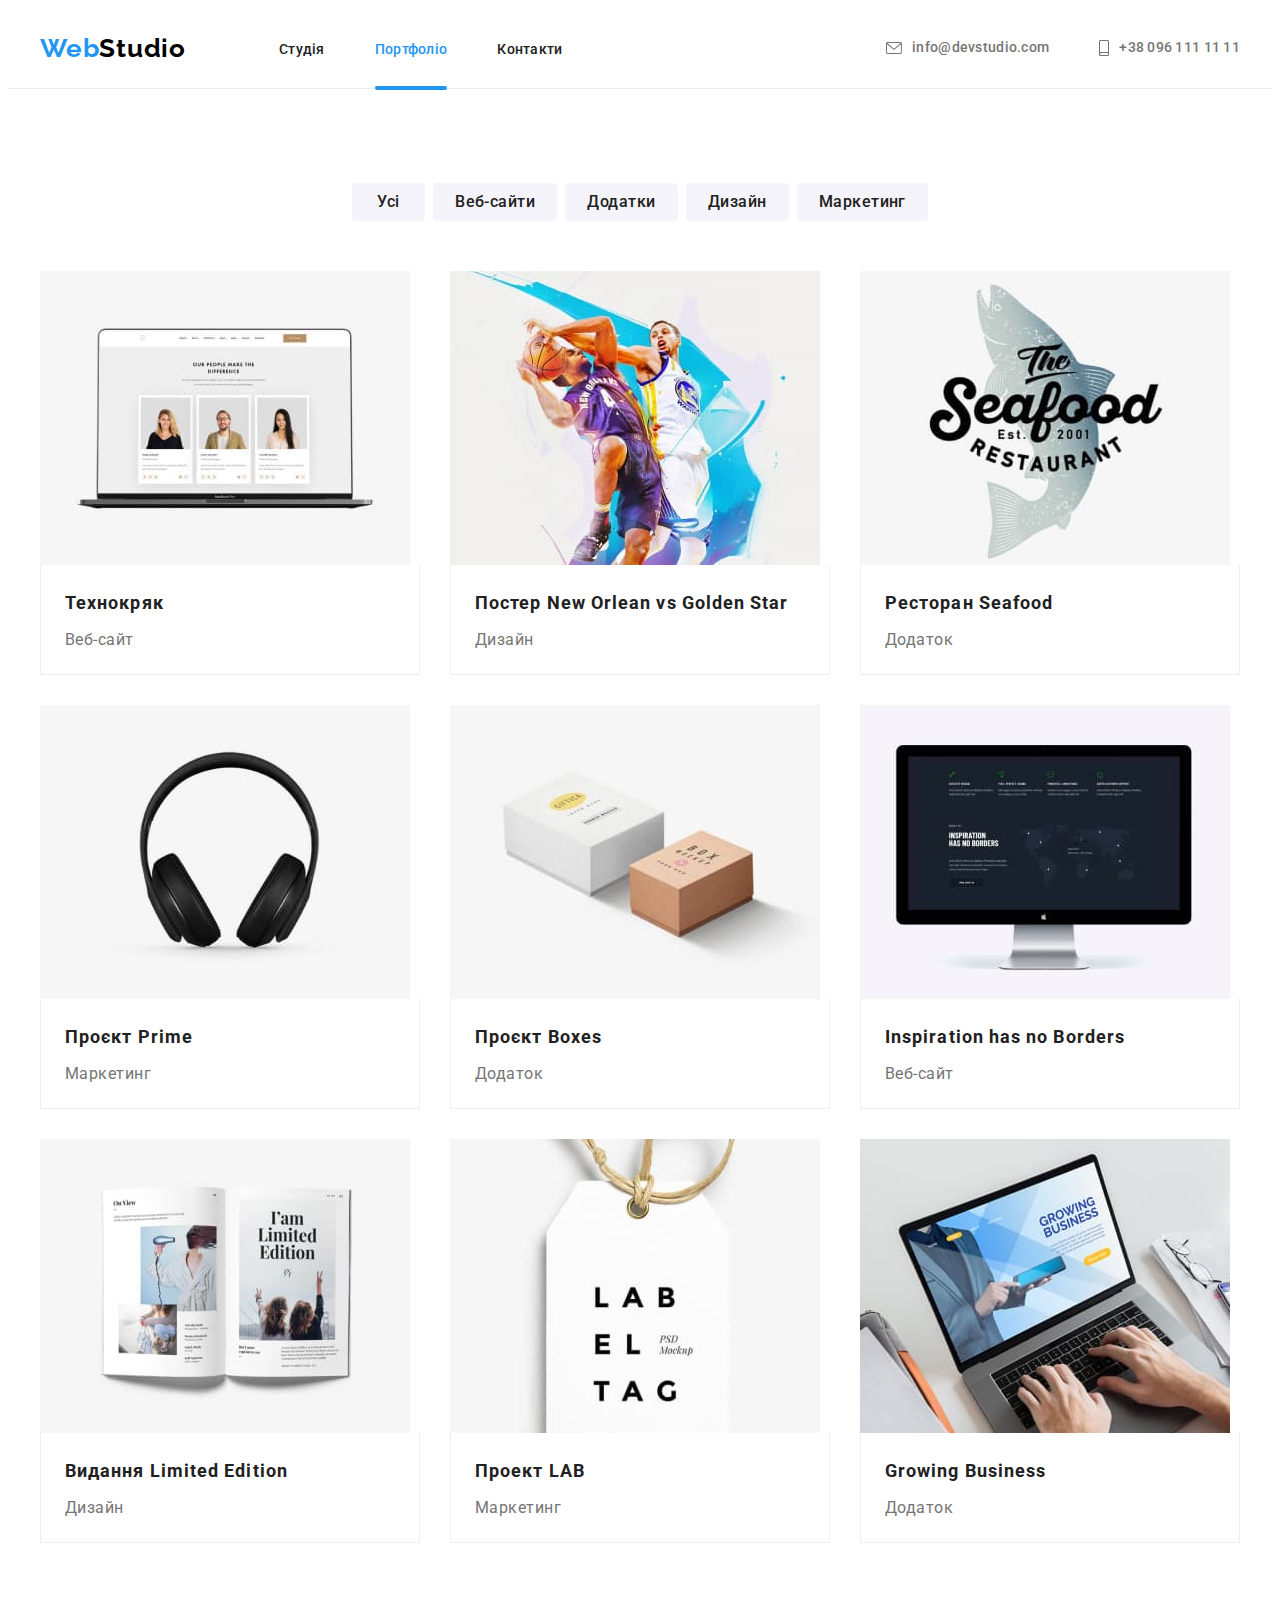
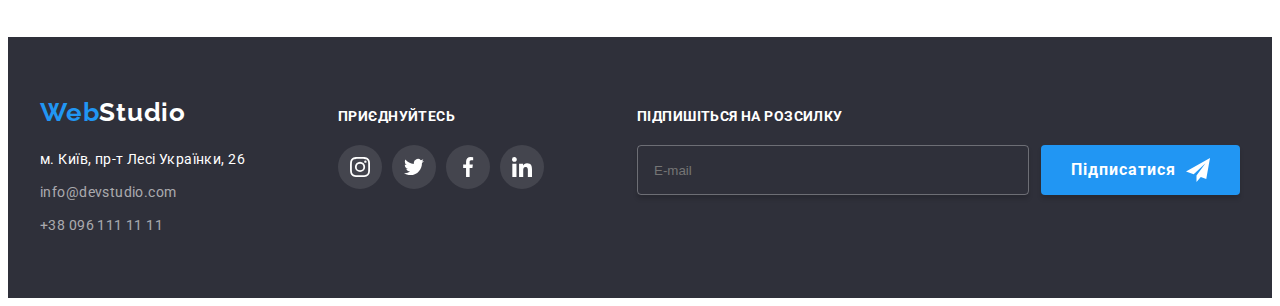
==== portfolio.html @ d11fba7b "start" ====
<!DOCTYPE html>
<html lang="uk">
  <head>
    <meta charset="UTF-8" />
    <meta http-equiv="X-UA-Compatible" content="IE=edge" />
    <meta name="viewport" content="width=device-width, initial-scale=1.0" />
    <title>Портфоліо</title>
    <link rel="preconnect" href="https://fonts.googleapis.com" />
    <link rel="preconnect" href="https://fonts.gstatic.com" crossorigin />
    <link
      href="https://fonts.googleapis.com/css2?family=Montserrat:wght@400;700&family=Raleway:wght@700&family=Roboto:wght@400;500;700;900&display=swap"
      rel="stylesheet"
    />
    <link
      rel="stylesheet"
      href="https://cdnjs.cloudflare.com/ajax/libs/modern-normalize/1.1.0/modern-normalize.min.css"
      integrity="sha512-wpPYUAdjBVSE4KJnH1VR1HeZfpl1ub8YT/NKx4PuQ5NmX2tKuGu6U/JRp5y+Y8XG2tV+wKQpNHVUX03MfMFn9Q=="
      crossorigin="anonymous"
      referrerpolicy="no-referrer"
    />
    <link rel="stylesheet" href="./css/styles.css" />
  </head>
  <body>
    <header class="header">
      <div class="container header-container">
        <nav class="header-navigation">
          <a href="./index.html" class="header-logo"><span class="half-logo">Web</span>Studio</a>
          <ul class="list header-link-list">
            <li class="header-link-item">
              <a href="./index.html" class="nav-link link">Студія</a>
            </li>
            <li class="header-link-item">
              <a href="./portfolio.html" class="nav-link link current">Портфоліо</a>
            </li>
            <li class="header-link-item">
              <a href="" class="nav-link link">Контакти</a>
            </li>
          </ul>
        </nav>
        <ul class="list header-contacts-list">
          <li class="header-contacts-item">
            <a href="mailto:info@devstudio.com" class="header-link link">
              <svg class="header-first-icon" width="16" height="12">
                <use href="./images/sprite.svg#icon-contact-0"></use>
              </svg>
              info@devstudio.com
            </a>
          </li>
          <li class="header-contacts-item">
            <a href="tel:+380961111111" class="header-link link">
              <svg class="header-second-icon" width="10" height="16">
                <use href="./images/sprite.svg#icon-contact-1"></use>
              </svg>
              +38 096 111 11 11
            </a>
          </li>
        </ul>
      </div>
    </header>
    <main>
      <section class="filter-section section">
        <div class="container">
          <h1 class="visually-hidden">Портфоліо</h1>
          <ul class="list filter-button-list">
            <li class="filter-button-item">
              <button type="button" class="filter-button btn">Усі</button>
            </li>
            <li class="filter-button-item">
              <button type="button" class="filter-button btn">Веб-сайти</button>
            </li>
            <li class="filter-button-item">
              <button type="button" class="filter-button btn">Додатки</button>
            </li>
            <li class="filter-button-item">
              <button type="button" class="filter-button btn">Дизайн</button>
            </li>
            <li class="filter-button-item">
              <button type="button" class="filter-button btn">Маркетинг</button>
            </li>
          </ul>
        </div>
        <div class="container">
          <ul class="list project-list">
            <li class="project-item">
              <div class="project-image-container">
                <img src="./images/por-0.jpg" class="project-image" alt="ноутбук" width="370" height="294" />
                <p class="project-description">
                  Ресурс пропонує комплексні пропозиції з різним рівнем функціоналу та сервісів. Все це дозволить
                  відвідувачу отримати вичерпні відомості про компанію чи приватну особу.
                </p>
              </div>
              <div class="project-text-container">
                <h2 class="project-title">Технокряк</h2>
                <p class="project-alt">Веб-сайт</p>
              </div>
            </li>
            <li class="project-item">
              <div class="project-image-container">
                <img src="./images/por-1.jpg" class="project-image" alt="баскетбол" width="370" height="294" />
                <p class="project-description">
                  Ресурс пропонує комплексні пропозиції з різним рівнем функціоналу та сервісів. Все це дозволить
                  відвідувачу отримати вичерпні відомості про компанію чи приватну особу.
                </p>
              </div>
              <div class="project-text-container">
                <h2 class="project-title">Постер <span lang="en">New Orlean vs Golden Star</span></h2>
                <p class="project-alt">Дизайн</p>
              </div>
            </li>
            <li class="project-item">
              <div class="project-image-container">
                <img src="./images/por-2.jpg" class="project-image" alt="риба" width="370" height="294" />
                <p class="project-description">
                  Ресурс пропонує комплексні пропозиції з різним рівнем функціоналу та сервісів. Все це дозволить
                  відвідувачу отримати вичерпні відомості про компанію чи приватну особу.
                </p>
              </div>
              <div class="project-text-container">
                <h2 class="project-title">Ресторан <span lang="en">Seafood</span></h2>
                <p class="project-alt">Додаток</p>
              </div>
            </li>
            <li class="project-item">
              <div class="project-image-container">
                <img src="./images/por-3.jpg" class="project-image" alt="навушники" width="370" height="294" />
                <p class="project-description">
                  Ресурс пропонує комплексні пропозиції з різним рівнем функціоналу та сервісів. Все це дозволить
                  відвідувачу отримати вичерпні відомості про компанію чи приватну особу.
                </p>
              </div>
              <div class="project-text-container">
                <h2 class="project-title">Проєкт <span lang="en">Prime</span></h2>
                <p class="project-alt">Маркетинг</p>
              </div>
            </li>
            <li class="project-item">
              <div class="project-image-container">
                <img src="./images/por-4.jpg" class="project-image" alt="коробки" width="370" height="294" />
                <p class="project-description">
                  Ресурс пропонує комплексні пропозиції з різним рівнем функціоналу та сервісів. Все це дозволить
                  відвідувачу отримати вичерпні відомості про компанію чи приватну особу.
                </p>
              </div>
              <div class="project-text-container">
                <h2 class="project-title">Проєкт <span lang="en">Boxes</span></h2>
                <p class="project-alt">Додаток</p>
              </div>
            </li>
            <li class="project-item">
              <div class="project-image-container">
                <img src="./images/por-5.jpg" class="project-image" alt="монітор" width="370" height="294" />
                <p class="project-description">
                  Ресурс пропонує комплексні пропозиції з різним рівнем функціоналу та сервісів. Все це дозволить
                  відвідувачу отримати вичерпні відомості про компанію чи приватну особу.
                </p>
              </div>
              <div class="project-text-container">
                <h2 class="project-title">
                  <span lang="en">Inspiration has no Borders</span>
                </h2>
                <p class="project-alt">Веб-сайт</p>
              </div>
            </li>
            <li class="project-item">
              <div class="project-image-container">
                <img src="./images/por-6.jpg" class="project-image" alt="книжка" width="370" height="294" />
                <p class="project-description">
                  Ресурс пропонує комплексні пропозиції з різним рівнем функціоналу та сервісів. Все це дозволить
                  відвідувачу отримати вичерпні відомості про компанію чи приватну особу.
                </p>
              </div>
              <div class="project-text-container">
                <h2 class="project-title">Видання <span lang="en">Limited Edition</span></h2>
                <p class="project-alt">Дизайн</p>
              </div>
            </li>
            <li class="project-item">
              <div class="project-image-container">
                <img src="./images/por-7.jpg" class="project-image" alt="етикетка" width="370" height="294" />
                <p class="project-description">
                  Ресурс пропонує комплексні пропозиції з різним рівнем функціоналу та сервісів. Все це дозволить
                  відвідувачу отримати вичерпні відомості про компанію чи приватну особу.
                </p>
              </div>
              <div class="project-text-container">
                <h2 class="project-title">Проект <span lang="en">LAB</span></h2>
                <p class="project-alt">Маркетинг</p>
              </div>
            </li>
            <li class="project-item">
              <div class="project-image-container">
                <img src="./images/por-8.jpg" class="project-image" alt="ноутбук" width="370" height="294" />
                <p class="project-description">
                  Ресурс пропонує комплексні пропозиції з різним рівнем функціоналу та сервісів. Все це дозволить
                  відвідувачу отримати вичерпні відомості про компанію чи приватну особу.
                </p>
              </div>
              <div class="project-text-container">
                <h2 class="project-title">
                  <span lang="en">Growing Business</span>
                </h2>
                <p class="project-alt">Додаток</p>
              </div>
            </li>
          </ul>
        </div>
      </section>
    </main>
    <footer class="footer">
      <div class="container footer-container">
        <div class="logo-address">
          <a href="./index.html" class="footer-logo"><span class="half-logo">Web</span>Studio</a>
          <address class="address">
            <ul class="list address-list">
              <li class="address-item">
                <a
                  href="https://goo.gl/maps/ud8NmV5yiws8x5bs8"
                  target="_blank"
                  rel="noopener noreferrer"
                  class="address-link link"
                  >м. Київ, пр-т Лесі Українки, 26
                </a>
              </li>
              <li class="address-item">
                <a href="mailto:info@devstudio.com" class="footer-link link">info@devstudio.com</a>
              </li>
              <li class="address-item">
                <a href="tel:+380961111111" class="footer-link link">+38 096 111 11 11</a>
              </li>
            </ul>
          </address>
        </div>
        <div class="footer-social-container">
          <p class="footer-social-text">приєднуйтесь</p>
          <ul class="footer-social-list list">
            <li class="footer-social-item">
              <a href="" class="footer-social-link">
                <svg width="20" height="20">
                  <use href="./images/sprite.svg#icon-social-0"></use>
                </svg>
              </a>
            </li>
            <li class="footer-social-item">
              <a href="" class="footer-social-link">
                <svg width="20" height="20">
                  <use href="./images/sprite.svg#icon-social-1"></use>
                </svg>
              </a>
            </li>
            <li class="footer-social-item">
              <a href="" class="footer-social-link">
                <svg width="20" height="20">
                  <use href="./images/sprite.svg#icon-social-2"></use>
                </svg>
              </a>
            </li>
            <li class="footer-social-item">
              <a href="" class="footer-social-link">
                <svg width="20" height="20">
                  <use href="./images/sprite.svg#icon-social-3"></use>
                </svg>
              </a>
            </li>
          </ul>
        </div>
        <form class="footer-form">
          <label class="footer-label" for="footer-mail">Підпишіться на розсилку</label>
          <div class="footer-action-container">
            <input id="footer-mail" type="email" name="email" placeholder="E-mail" class="footer-input"/>
            <button type="submit" class="footer-button btn">
              Підписатися
              <svg width="24" height="24" class="footer-icon-send">
                <use href="./images/sprite.svg#icon-footer-send"></use>
              </svg>
            </button>
          </div>
        </form>
      </div>
    </footer>
  </body>
</html>
---- css/styles.css ----
:root {
  --master-text-color: #212121;
  --slave-text-color: #757575;
  --accent-site-color: #2196f3;
  --pure-white-color: #ffffff;
}

body {
  font-family: 'roboto', sans-serif;
  color: var(--master-text-color);
  background-color: var(--pure-white-color);
}

p,
h1,
h2,
h3 {
  margin: 0;
}

ul {
  margin: 0;
  padding-left: 0;
}

.container {
  width: 1200px;
  margin: 0 auto;
  padding-left: 15px;
  padding-right: 15px;
  /* outline: 2px solid #2196f3; */
}

.link {
  text-decoration: none;
  transition-property: color;
  transition-duration: 250ms;
  transition-timing-function: cubic-bezier(0.4, 0, 0.2, 1);
}

.link:hover,
.link:focus {
  color: var(--accent-site-color);
}

.list {
  list-style: none;
}

.header {
  border-bottom: 1px solid #ececec;
}

.header-container {
  display: flex;
  align-items: center;
}

.header-navigation {
  display: flex;
  align-items: center;
}

.header-link-list {
  display: flex;
  align-items: center;
  gap: 50px;
}

.header-link-item {
  position: relative;
}

.header-contacts-list {
  display: flex;
  align-items: center;
  gap: 50px;
  margin-left: auto;
}

.header-first-icon {
  fill: currentColor;
  margin-right: 10px;
}

.header-second-icon {
  fill: currentColor;
  margin-right: 10px;
}

/* .header-contacts-item {не задіяний} */

.header-logo {
  font-family: 'Raleway';
  font-weight: 700;
  font-size: 26px;
  line-height: 1.19;
  letter-spacing: 0.03em;
  color: #000000;
  text-decoration: none;
  margin-right: 93px;
  padding-top: 24px;
  padding-bottom: 24px;
}

.half-logo {
  color: var(--accent-site-color);
}

.nav-link {
  font-weight: 500;
  font-size: 14px;
  line-height: 1.14;
  letter-spacing: 0.02em;
  color: var(--master-text-color);
  padding-top: 32px;
  padding-bottom: 32px;
}

.current {
  color: var(--accent-site-color);
}

.current::after {
  content: '';
  width: 100%;
  height: 4px;
  background-color: var(--accent-site-color);
  border-radius: 4px;
  display: block;
  position: absolute;
  bottom: -32px;
  left: 0;
}

.header-link {
  font-weight: 500;
  font-size: 14px;
  line-height: 1.14;
  letter-spacing: 0.02em;
  color: var(--slave-text-color);
  padding-top: 32px;
  padding-bottom: 32px;
  display: flex;
  align-items: center;
}

.section {
  padding-top: 94px;
  padding-bottom: 94px;
}

.hero-section {
  padding-top: 200px;
  padding-bottom: 200px;
  text-align: center;
}

.hero-image {
  background-image: linear-gradient(rgba(47, 48, 58, 0.4), rgba(47, 48, 58, 0.4)), url(../images/hero-bg.jpg);
  background-repeat: no-repeat;
  background-position: center;
  margin-left: auto;
  margin-right: auto;
  /* background-size: cover; */
  /* max-width: 1600px; */
  /* background-color: #c4c4c4; */
  background-size: 1600px 600px;
  background-color: #2f303a;
}

.hero-title {
  font-weight: 900;
  font-size: 44px;
  line-height: 1.36;
  letter-spacing: 0.06em;
  text-transform: uppercase;
  color: var(--pure-white-color);
  max-width: 696px;
  margin: 0 auto;
}

.hero-button {
  font-weight: 700;
  font-size: 16px;
  line-height: 1.88;
  letter-spacing: 0.06em;
  color: var(--pure-white-color);
  background-color: var(--accent-site-color);
  box-shadow: 0px 4px 4px rgba(0, 0, 0, 0.15);
  padding: 10px 32px;
  margin-top: 30px;
}

.hero-button:active {
  background-color: #188ce8;
}

.btn {
  cursor: pointer;
  font-family: inherit;
  border: 0px solid transparent;
  border-radius: 4px;
}

.benefit-section {
  padding-bottom: 0;
}

.benefit-list {
  display: flex;
  gap: 30px;
}

.benefit-item {
  width: calc((100% - 90px) / 4);
}

.benefit-icon-container {
  width: 270px;
  height: 120px;
  background-color: #f5f4fa;
  border-radius: 4px;
  margin-bottom: 30px;
  display: flex;
  justify-content: center;
  align-items: center;
}

/* .benefit-item::before {
  width: 270px;
  height: 120px;
  content: '';
  display: block;
  background-position: center;
  background-repeat: no-repeat;
  background-color: #f5f4fa;
  border-radius: 4px;
  margin-bottom: 30px;
}
.antenna-icon::before {
  background-image: url(../images/benefit-0.svg);
}
.clock-icon::before {
  background-image: url(../images/benefit-1.svg);
}
.diagram-icon::before {
  background-image: url(../images/benefit-2.svg);
}
.astronaut-icon::before {
  background-image: url(../images/benefit-3.svg);
} */

.benefit-title {
  font-weight: 700;
  font-size: 14px;
  line-height: 1.14;
  letter-spacing: 0.03em;
  text-transform: uppercase;
  margin-bottom: 10px;
}

.benefit-alt {
  font-size: 14px;
  line-height: 1.71;
  letter-spacing: 0.03em;
  color: var(--slave-text-color);
}

/* .process-section {не задіяний} */

.process-list {
  display: flex;
  gap: 30px;
}

.process-item {
  width: calc((100% - 60px) / 3);
  position: relative;
}

.process-image {
  display: block;
  max-width: 100%;
  height: auto;
}

.text-over-img {
  font-weight: 700;
  font-size: 14px;
  line-height: 1.14;
  letter-spacing: 0.03em;
  text-transform: uppercase;
  color: var(--pure-white-color);
  background-color: rgba(47, 48, 58, 0.8);
  position: absolute;
  width: 100%;
  height: 70px;
  left: 0;
  bottom: 0;
  display: flex;
  justify-content: center;
  align-items: center;
}

.process-title,
.member-main-title {
  font-weight: 700;
  font-size: 36px;
  line-height: 1.17;
  text-align: center;
  letter-spacing: 0.03em;
  margin-bottom: 50px;
}

.member-section {
  background-color: #f5f4fa;
}

.member-list {
  display: flex;
  gap: 30px;
}

.member-item {
  background-color: var(--pure-white-color);
  box-shadow: 0px 1px 3px rgba(0, 0, 0, 0.12), 0px 1px 1px rgba(0, 0, 0, 0.14), 0px 2px 1px rgba(0, 0, 0, 0.2);
  width: calc((100% - 90px) / 4);
  border-radius: 0px 0px 4px 4px;
}

.member-image {
  display: block;
  max-width: 100%;
  height: auto;
}

.member-container {
  padding: 30px 0;
}

.member-title {
  font-weight: 500;
  font-size: 16px;
  line-height: 1.19;
  text-align: center;
  letter-spacing: 0.03em;
  margin-bottom: 10px;
}

.member-alt {
  font-size: 16px;
  line-height: 1.19;
  text-align: center;
  letter-spacing: 0.03em;
  color: var(--slave-text-color);
  margin-bottom: 16px;
}

.member-social-list {
  display: flex;
  gap: 10px;
  justify-content: center;
}

/* .member-social-item {не задіяний} */

.member-social-link {
  width: 44px;
  height: 44px;
  background-color: var(--pure-white-color);
  fill: #afb1b8;
  border-radius: 50%;
  display: flex;
  justify-content: center;
  align-items: center;
  transition-property: background-color, fill;
  transition-duration: 250ms;
  transition-timing-function: cubic-bezier(0.4, 0, 0.2, 1);
}

.member-social-link:hover,
.member-social-link:focus {
  background-color: var(--accent-site-color);
  fill: var(--pure-white-color);
}

.clients-section {
  background-color: var(--pure-white-color);
}

.client-title {
  font-weight: 700;
  font-size: 36px;
  line-height: 1.17;
  text-align: center;
  letter-spacing: 0.03em;
  margin-bottom: 50px;
}

.client-list {
  display: flex;
  gap: 30px;
}

.client-item {
  width: calc((100% - 150px) / 6);
}

.client-link {
  width: 170px;
  height: 92px;
  background-color: var(--pure-white-color);
  border-radius: 4px;
  border: 1px solid #afb1b8;
  display: flex;
  align-items: center;
  justify-content: center;
  fill: #afb1b8;
  transition-property: fill, border-color;
  transition-duration: 250ms;
  transition-timing-function: cubic-bezier(0.4, 0, 0.2, 1);
}

.client-link:hover,
.client-link:focus {
  fill: var(--accent-site-color);
  border-color: var(--accent-site-color);
}

.footer {
  background-color: #2f303a;
  padding-top: 60px;
  padding-bottom: 60px;
}

.footer-logo {
  font-family: 'Raleway';
  font-weight: 700;
  font-size: 26px;
  line-height: 1.19;
  letter-spacing: 0.03em;
  color: var(--pure-white-color);
  text-decoration: none;
}

.address {
  margin-top: 20px;
}

/* .address-list {не задіяний} */

.address-item:not(:last-child) {
  margin-bottom: 9px;
}

.address-link {
  font-style: normal;
  font-size: 14px;
  line-height: 1.71;
  letter-spacing: 0.03em;
  color: var(--pure-white-color);
  /* min-width: 231px; */
  /* display: block; */
}

.footer-link {
  font-style: normal;
  font-size: 14px;
  line-height: 1.71;
  letter-spacing: 0.03em;
  color: rgba(255, 255, 255, 0.6);
}

.footer-container {
  display: flex;
  align-items: baseline;
  gap: 93px;
}

/* .footer-social-container {не задіяний} */

.footer-social-text {
  font-weight: 700;
  font-size: 14px;
  line-height: 1.14;
  letter-spacing: 0.03em;
  text-transform: uppercase;
  color: var(--pure-white-color);
  margin-bottom: 20px;
}

.footer-social-list {
  display: flex;
  gap: 10px;
}

.footer-social-item {
  width: calc((100% - 30px) / 4);
}

.footer-social-link {
  width: 44px;
  height: 44px;
  background-color: rgba(255, 255, 255, 0.1);
  fill: var(--pure-white-color);
  border-radius: 50%;
  display: flex;
  justify-content: center;
  align-items: center;
  transition-property: background-color;
  transition-duration: 250ms;
  transition-timing-function: cubic-bezier(0.4, 0, 0.2, 1);
}

.footer-social-link:hover,
.footer-social-link:focus {
  background-color: var(--accent-site-color);
}

/* .footer-form {не задіяний} */

.footer-label {
  font-weight: 700;
  font-size: 14px;
  line-height: 1.14;
  letter-spacing: 0.03em;
  text-transform: uppercase;
  color: var(--pure-white-color);
}

.footer-action-container {
  margin-top: 20px;
  display: flex;
  gap: 12px;
}

.footer-input {
  padding: 15px 16px;
  width: 358px;
  background-color: inherit;
  border: 1px solid rgba(255, 255, 255, 0.3);
  border-radius: 4px;
  box-shadow: 0px 4px 4px rgba(0, 0, 0, 0.15);
  color: rgba(255, 255, 255, 0.6);
  outline: transparent;
  transition: border-color 250ms cubic-bezier(0.4, 0, 0.2, 1);
}

.footer-input:focus {
  border-color: var(--accent-site-color);
}

.footer-button {
  font-family: 'Roboto';
  font-weight: 700;
  font-size: 16px;
  line-height: 1.88;
  letter-spacing: 0.06em;
  color: var(--pure-white-color);
  background-color: var(--accent-site-color);
  display: flex;
  align-items: center;
  justify-content: center;
  padding: 10px 30px;
  box-shadow: 0px 4px 4px rgba(0, 0, 0, 0.15);
}

.footer-button:active {
  background-color: #188ce8;
}

.footer-icon-send {
  margin-left: 10px;
  fill: var(--pure-white-color);
}

.visually-hidden {
  position: absolute;
  white-space: nowrap;
  width: 1px;
  height: 1px;
  overflow: hidden;
  border: 0;
  padding: 0;
  clip: rect(0 0 0 0);
  clip-path: inset(50%);
  margin: -1px;
}

/* .filter-section {не задіяний} */

.filter-button-list {
  display: flex;
  gap: 8px;
  margin-bottom: 50px;
  justify-content: center;
}

/* .filter-button-item {не задіяний} */

.filter-button {
  font-weight: 500;
  font-size: 16px;
  line-height: 1.62;
  letter-spacing: 0.03em;
  color: var(--master-text-color);
  background-color: #f5f4fa;
  min-width: 73px;
  padding: 6px 22px;
  transition-property: color, background-color, box-shadow;
  transition-duration: 250ms;
  transition-timing-function: cubic-bezier(0.4, 0, 0.2, 1);
}

.filter-button:hover,
.filter-button:focus {
  color: var(--pure-white-color);
  background-color: var(--accent-site-color);
  box-shadow: 0px 3px 1px rgba(0, 0, 0, 0.1), 0px 1px 2px rgba(0, 0, 0, 0.08), 0px 2px 2px rgba(0, 0, 0, 0.12);
}

.project-list {
  display: flex;
  flex-wrap: wrap;
  gap: 30px;
}

.project-item {
  background-color: var(--pure-white-color);
  width: calc((100% - 60px) / 3);
  transition-property: box-shadow;
  transition-duration: 250ms;
  transition-timing-function: cubic-bezier(0.4, 0, 0.2, 1);
}

.project-item:hover {
  box-shadow: 0px 4px 4px rgba(0, 0, 0, 0.25);
}

.project-image-container {
  position: relative;
  overflow: hidden;
}

.project-image {
  display: block;
  max-width: 100%;
  height: auto;
}

.project-text-container {
  border: 1px solid #eeeeee;
  border-top: none;
  padding: 20px 24px 19px 24px;
}

.project-title {
  font-weight: 700;
  font-size: 18px;
  line-height: 2;
  letter-spacing: 0.06em;
  color: var(--master-text-color);
  margin-bottom: 4px;
}

.project-alt {
  font-size: 16px;
  line-height: 1.88;
  letter-spacing: 0.03em;
  color: var(--slave-text-color);
}

.project-description {
  padding: 63px 24px;
  font-size: 18px;
  line-height: 1.56;
  letter-spacing: 0.03em;
  color: var(--pure-white-color);
  background-color: rgba(33, 150, 243, 0.9);
  position: absolute;
  top: 0;
  left: 0;
  transform: translateY(100%);
  transition-property: transform;
  transition-duration: 250ms;
  transition-timing-function: cubic-bezier(0.4, 0, 0.2, 1);
}

.project-item:hover .project-description {
  transform: translateY(0);
}

.backdrop {
  position: fixed;
  left: 0;
  top: 0;
  width: 100%;
  height: 100%;
  background-color: rgba(0, 0, 0, 0.2);
  display: flex;
  justify-content: center;
  align-items: center;
  transform: scale(1);
  opacity: 1;
  visibility: visible;
  transition-property: opacity, visibility, transform;
  transition-duration: 250ms;
  transition-timing-function: cubic-bezier(0.4, 0, 0.2, 1);
}

.modal {
  position: relative;
  width: 528px;
  height: 581px;
  background-color: var(--pure-white-color);
  box-shadow: 0px 1px 3px rgba(0, 0, 0, 0.12), 0px 1px 1px rgba(0, 0, 0, 0.14), 0px 2px 1px rgba(0, 0, 0, 0.2);
  border-radius: 4px;
  padding: 40px;
}

.modal-close-btn {
  position: absolute;
  top: 8px;
  right: 8px;
  width: 30px;
  height: 30px;
  border-radius: 50%;
  display: flex;
  justify-content: center;
  align-items: center;
  background-color: var(--pure-white-color);
  border: 1px solid rgba(0, 0, 0, 0.1);
  cursor: pointer;
  fill: #000000;
  transition: fill 250ms cubic-bezier(0.4, 0, 0.2, 1);
}

.modal-close-btn:hover {
  fill: var(--accent-site-color);
}

.is-hidden {
  visibility: hidden;
  opacity: 0;
  pointer-events: none;
  transform: scale(1.05);
}

.modal-title {
  display: block;
  margin-bottom: 12px;
  font-weight: 700;
  font-size: 20px;
  line-height: 1.15;
  text-align: center;
  letter-spacing: 0.03em;
  color: var(--master-text-color);
}

.modal-item {
  margin-top: 10px;
}

.modal-label {
  display: block;
  margin-bottom: 4px;
  color: var(--slave-text-color);
  font-size: 12px;
  line-height: 1.16;
}

.input-wrap {
  position: relative;
}

.form-input:focus {
  outline: transparent;
  border-color: var(--accent-site-color);
  transition: border-color 250ms cubic-bezier(0.4, 0, 0.2, 1);
}

.modal-input:focus ~ .modal-icon {
  fill: var(--accent-site-color);
  transition: fill 250ms cubic-bezier(0.4, 0, 0.2, 1);
}

.modal-input {
  width: 100%;
  height: 40px;
  padding: 0 42px;
  border: 1px solid rgba(33, 33, 33, 0.2);
  border-radius: 4px;
}

.modal-icon {
  position: absolute;
  top: 50%;
  left: 12px;
  transform: translateY(-50%);
}

.modal-comments {
  resize: none;
  margin-bottom: 20px;
  padding: 12px 16px;
  width: 100%;
  height: 120px;
  border: 1px solid rgba(33, 33, 33, 0.2);
  border-radius: 4px;
}

.modal-comments::placeholder {
  font-family: 'Roboto';
  font-size: 12px;
  line-height: 1.16;
  letter-spacing: 0.01em;
  color: rgba(117, 117, 117, 0.5);
}

.field-contract {
  margin-bottom: 30px;
}

.contract-label {
  display: flex;
  align-items: center;
  font-weight: 400;
  font-size: 14px;
  line-height: 1.71;
  letter-spacing: 0.03em;
  color: var(--slave-text-color);
}

.contract-label a {
  color: var(--accent-site-color);
  margin-left: 5px;
}

.contract-icon-wrap {
  display: inline-block;
  margin: 0 8px 0 12px;
  width: 16px;
  height: 15px;
  border: 2px solid var(--master-text-color);
  border-radius: 2px;
}

.contract-icon-wrap:hover {
  border-color: var(--accent-site-color);
}

.contract-icon {
  fill: transparent;
}

.modal-contract:checked + .contract-label > .contract-icon-wrap {
  background-color: var(--accent-site-color);
  border: 0 solid transparent;
}

.modal-contract:checked + .contract-label .contract-icon {
  fill: var(--pure-white-color);
}

.btn-submit {
  display: block;
  margin-left: auto;
  margin-right: auto;
  padding: 10px 52px;
  font-family: inherit;
  font-weight: 700;
  font-size: 16px;
  line-height: 1.88;
  letter-spacing: 0.06em;
  background-color: var(--accent-site-color);
  border: none;
  border-radius: 4px;
  cursor: pointer;
  color: var(--pure-white-color);
  box-shadow: 0px 4px 4px rgba(0, 0, 0, 0.15);
}

.btn-submit:active {
  background-color: #188ce8;
}
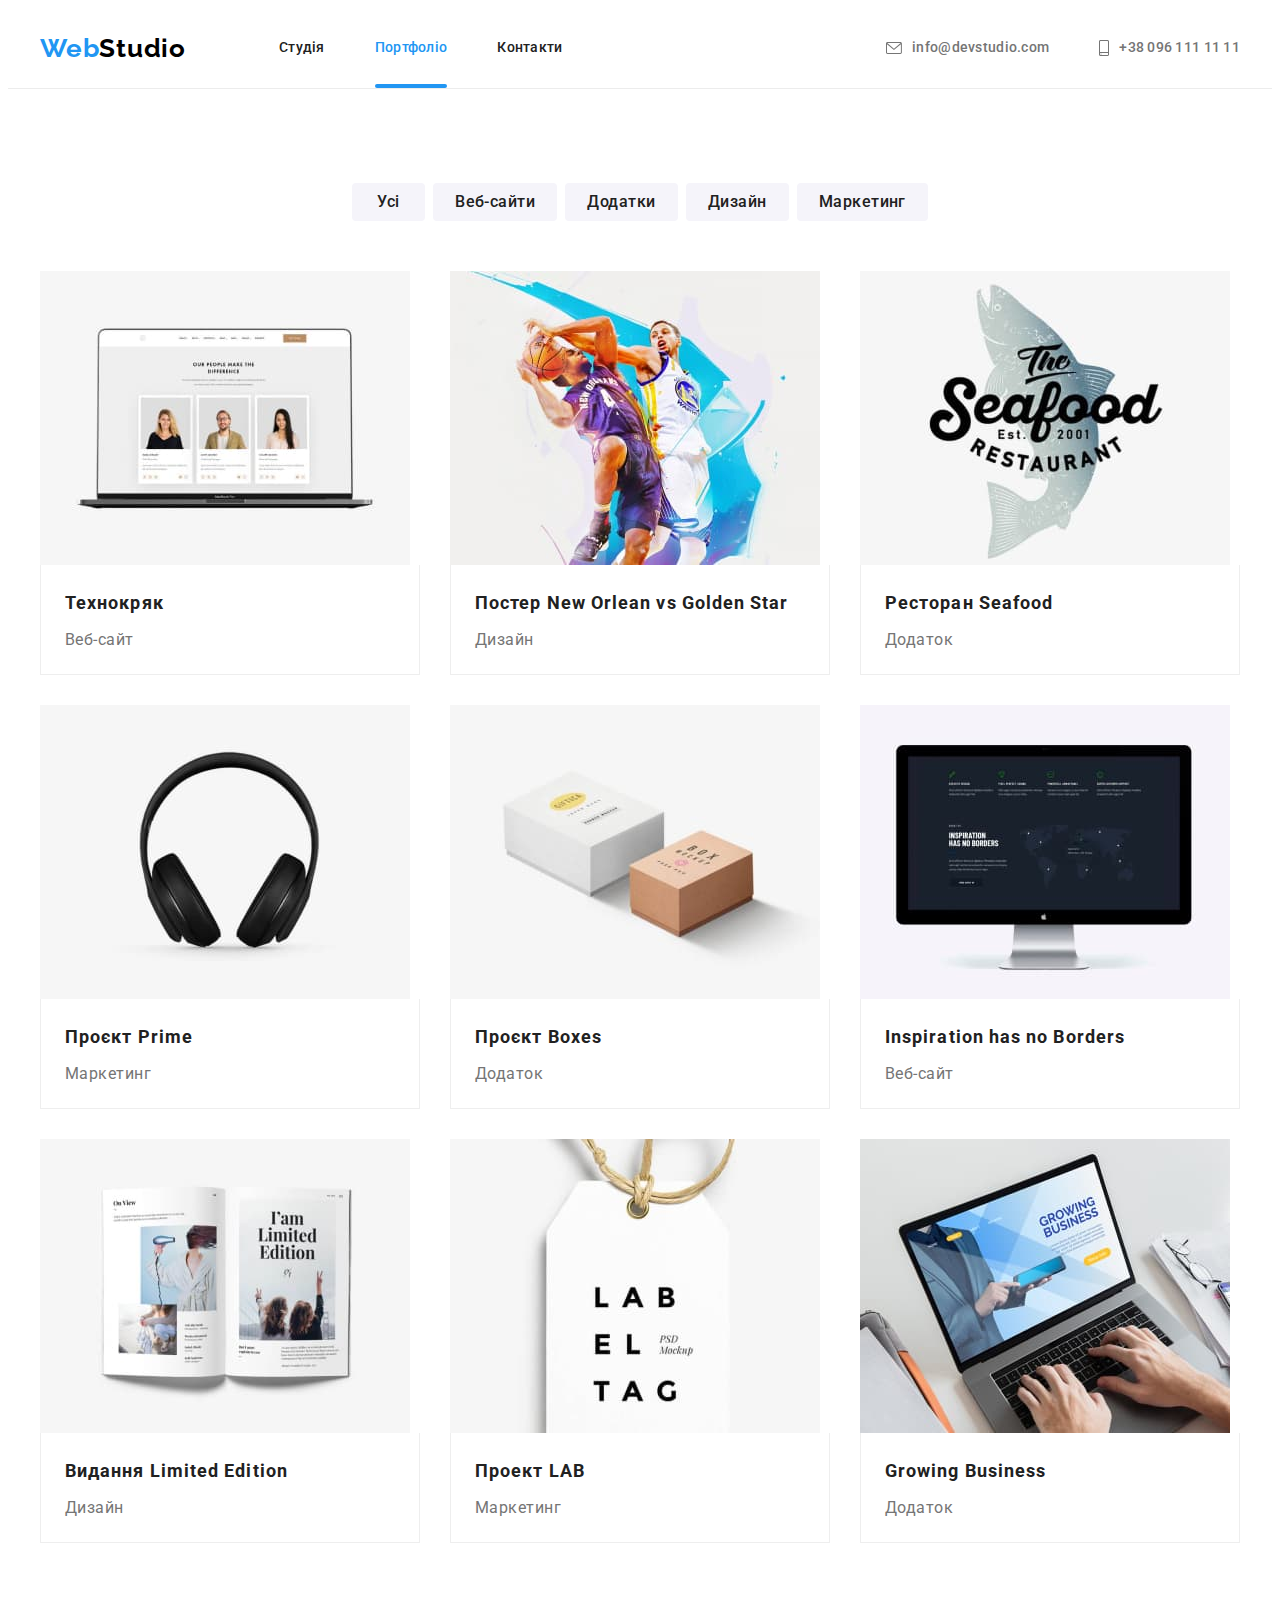
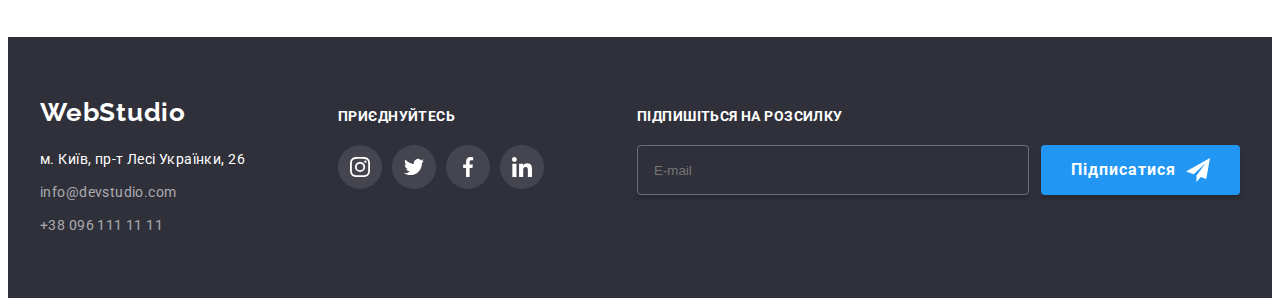
==== commit 912a17de: "fix" ====
--- a/portfolio.html
+++ b/portfolio.html
@@ -21,34 +21,35 @@
     <link rel="stylesheet" href="./css/styles.css" />
   </head>
   <body>
+    <!-- HEADER  -->
     <header class="header">
-      <div class="container header-container">
-        <nav class="header-navigation">
-          <a href="./index.html" class="header-logo"><span class="half-logo">Web</span>Studio</a>
-          <ul class="list header-link-list">
-            <li class="header-link-item">
-              <a href="./index.html" class="nav-link link">Студія</a>
-            </li>
-            <li class="header-link-item">
-              <a href="./portfolio.html" class="nav-link link current">Портфоліо</a>
-            </li>
-            <li class="header-link-item">
-              <a href="" class="nav-link link">Контакти</a>
+      <div class="container header__container">
+        <nav class="header__navigation">
+          <a href="./index.html" class="logo logo--dark"><span class="logo__accent">Web</span>Studio</a>
+          <ul class="header__list">
+            <li class="header__item">
+              <a href="./index.html" class="header__link">Студія</a>
+            </li>
+            <li class="header__item">
+              <a href="./portfolio.html" class="header__link header__link--active">Портфоліо</a>
+            </li>
+            <li class="header__item">
+              <a href="" class="header__link">Контакти</a>
             </li>
           </ul>
         </nav>
-        <ul class="list header-contacts-list">
-          <li class="header-contacts-item">
-            <a href="mailto:info@devstudio.com" class="header-link link">
-              <svg class="header-first-icon" width="16" height="12">
+        <ul class="header__list header__list--right">
+          <li>
+            <a href="mailto:info@devstudio.com" class="header__link header__link--light">
+              <svg class="header__icon" width="16" height="12">
                 <use href="./images/sprite.svg#icon-contact-0"></use>
               </svg>
               info@devstudio.com
             </a>
           </li>
-          <li class="header-contacts-item">
-            <a href="tel:+380961111111" class="header-link link">
-              <svg class="header-second-icon" width="10" height="16">
+          <li>
+            <a href="tel:+380961111111" class="header__link header__link--light">
+              <svg class="header__icon" width="10" height="16">
                 <use href="./images/sprite.svg#icon-contact-1"></use>
               </svg>
               +38 096 111 11 11
@@ -58,6 +59,7 @@
       </div>
     </header>
     <main>
+      <!-- FILTER -->
       <section class="filter-section section">
         <div class="container">
           <h1 class="visually-hidden">Портфоліо</h1>
@@ -79,6 +81,7 @@
             </li>
           </ul>
         </div>
+        <!-- PROJECT -->
         <div class="container">
           <ul class="list project-list">
             <li class="project-item">
@@ -206,6 +209,7 @@
         </div>
       </section>
     </main>
+    <!-- FOOTER -->
     <footer class="footer">
       <div class="container footer-container">
         <div class="logo-address">
--- a/css/styles.css
+++ b/css/styles.css
@@ -5,6 +5,8 @@
   --pure-white-color: #ffffff;
 }
 
+/* ------ TAG-SELECTOR ------ */
+
 body {
   font-family: 'roboto', sans-serif;
   color: var(--master-text-color);
@@ -23,12 +25,18 @@
   padding-left: 0;
 }
 
+/* ------ UTILITY ------ */
+
 .container {
   width: 1200px;
   margin: 0 auto;
   padding-left: 15px;
   padding-right: 15px;
-  /* outline: 2px solid #2196f3; */
+}
+
+.section {
+  padding-top: 94px;
+  padding-bottom: 94px;
 }
 
 .link {
@@ -47,532 +55,11 @@
   list-style: none;
 }
 
-.header {
-  border-bottom: 1px solid #ececec;
-}
-
-.header-container {
-  display: flex;
-  align-items: center;
-}
-
-.header-navigation {
-  display: flex;
-  align-items: center;
-}
-
-.header-link-list {
-  display: flex;
-  align-items: center;
-  gap: 50px;
-}
-
-.header-link-item {
-  position: relative;
-}
-
-.header-contacts-list {
-  display: flex;
-  align-items: center;
-  gap: 50px;
-  margin-left: auto;
-}
-
-.header-first-icon {
-  fill: currentColor;
-  margin-right: 10px;
-}
-
-.header-second-icon {
-  fill: currentColor;
-  margin-right: 10px;
-}
-
-/* .header-contacts-item {не задіяний} */
-
-.header-logo {
-  font-family: 'Raleway';
-  font-weight: 700;
-  font-size: 26px;
-  line-height: 1.19;
-  letter-spacing: 0.03em;
-  color: #000000;
-  text-decoration: none;
-  margin-right: 93px;
-  padding-top: 24px;
-  padding-bottom: 24px;
-}
-
-.half-logo {
-  color: var(--accent-site-color);
-}
-
-.nav-link {
-  font-weight: 500;
-  font-size: 14px;
-  line-height: 1.14;
-  letter-spacing: 0.02em;
-  color: var(--master-text-color);
-  padding-top: 32px;
-  padding-bottom: 32px;
-}
-
-.current {
-  color: var(--accent-site-color);
-}
-
-.current::after {
-  content: '';
-  width: 100%;
-  height: 4px;
-  background-color: var(--accent-site-color);
-  border-radius: 4px;
-  display: block;
-  position: absolute;
-  bottom: -32px;
-  left: 0;
-}
-
-.header-link {
-  font-weight: 500;
-  font-size: 14px;
-  line-height: 1.14;
-  letter-spacing: 0.02em;
-  color: var(--slave-text-color);
-  padding-top: 32px;
-  padding-bottom: 32px;
-  display: flex;
-  align-items: center;
-}
-
-.section {
-  padding-top: 94px;
-  padding-bottom: 94px;
-}
-
-.hero-section {
-  padding-top: 200px;
-  padding-bottom: 200px;
-  text-align: center;
-}
-
-.hero-image {
-  background-image: linear-gradient(rgba(47, 48, 58, 0.4), rgba(47, 48, 58, 0.4)), url(../images/hero-bg.jpg);
-  background-repeat: no-repeat;
-  background-position: center;
-  margin-left: auto;
-  margin-right: auto;
-  /* background-size: cover; */
-  /* max-width: 1600px; */
-  /* background-color: #c4c4c4; */
-  background-size: 1600px 600px;
-  background-color: #2f303a;
-}
-
-.hero-title {
-  font-weight: 900;
-  font-size: 44px;
-  line-height: 1.36;
-  letter-spacing: 0.06em;
-  text-transform: uppercase;
-  color: var(--pure-white-color);
-  max-width: 696px;
-  margin: 0 auto;
-}
-
-.hero-button {
-  font-weight: 700;
-  font-size: 16px;
-  line-height: 1.88;
-  letter-spacing: 0.06em;
-  color: var(--pure-white-color);
-  background-color: var(--accent-site-color);
-  box-shadow: 0px 4px 4px rgba(0, 0, 0, 0.15);
-  padding: 10px 32px;
-  margin-top: 30px;
-}
-
-.hero-button:active {
-  background-color: #188ce8;
-}
-
 .btn {
   cursor: pointer;
   font-family: inherit;
   border: 0px solid transparent;
   border-radius: 4px;
-}
-
-.benefit-section {
-  padding-bottom: 0;
-}
-
-.benefit-list {
-  display: flex;
-  gap: 30px;
-}
-
-.benefit-item {
-  width: calc((100% - 90px) / 4);
-}
-
-.benefit-icon-container {
-  width: 270px;
-  height: 120px;
-  background-color: #f5f4fa;
-  border-radius: 4px;
-  margin-bottom: 30px;
-  display: flex;
-  justify-content: center;
-  align-items: center;
-}
-
-/* .benefit-item::before {
-  width: 270px;
-  height: 120px;
-  content: '';
-  display: block;
-  background-position: center;
-  background-repeat: no-repeat;
-  background-color: #f5f4fa;
-  border-radius: 4px;
-  margin-bottom: 30px;
-}
-.antenna-icon::before {
-  background-image: url(../images/benefit-0.svg);
-}
-.clock-icon::before {
-  background-image: url(../images/benefit-1.svg);
-}
-.diagram-icon::before {
-  background-image: url(../images/benefit-2.svg);
-}
-.astronaut-icon::before {
-  background-image: url(../images/benefit-3.svg);
-} */
-
-.benefit-title {
-  font-weight: 700;
-  font-size: 14px;
-  line-height: 1.14;
-  letter-spacing: 0.03em;
-  text-transform: uppercase;
-  margin-bottom: 10px;
-}
-
-.benefit-alt {
-  font-size: 14px;
-  line-height: 1.71;
-  letter-spacing: 0.03em;
-  color: var(--slave-text-color);
-}
-
-/* .process-section {не задіяний} */
-
-.process-list {
-  display: flex;
-  gap: 30px;
-}
-
-.process-item {
-  width: calc((100% - 60px) / 3);
-  position: relative;
-}
-
-.process-image {
-  display: block;
-  max-width: 100%;
-  height: auto;
-}
-
-.text-over-img {
-  font-weight: 700;
-  font-size: 14px;
-  line-height: 1.14;
-  letter-spacing: 0.03em;
-  text-transform: uppercase;
-  color: var(--pure-white-color);
-  background-color: rgba(47, 48, 58, 0.8);
-  position: absolute;
-  width: 100%;
-  height: 70px;
-  left: 0;
-  bottom: 0;
-  display: flex;
-  justify-content: center;
-  align-items: center;
-}
-
-.process-title,
-.member-main-title {
-  font-weight: 700;
-  font-size: 36px;
-  line-height: 1.17;
-  text-align: center;
-  letter-spacing: 0.03em;
-  margin-bottom: 50px;
-}
-
-.member-section {
-  background-color: #f5f4fa;
-}
-
-.member-list {
-  display: flex;
-  gap: 30px;
-}
-
-.member-item {
-  background-color: var(--pure-white-color);
-  box-shadow: 0px 1px 3px rgba(0, 0, 0, 0.12), 0px 1px 1px rgba(0, 0, 0, 0.14), 0px 2px 1px rgba(0, 0, 0, 0.2);
-  width: calc((100% - 90px) / 4);
-  border-radius: 0px 0px 4px 4px;
-}
-
-.member-image {
-  display: block;
-  max-width: 100%;
-  height: auto;
-}
-
-.member-container {
-  padding: 30px 0;
-}
-
-.member-title {
-  font-weight: 500;
-  font-size: 16px;
-  line-height: 1.19;
-  text-align: center;
-  letter-spacing: 0.03em;
-  margin-bottom: 10px;
-}
-
-.member-alt {
-  font-size: 16px;
-  line-height: 1.19;
-  text-align: center;
-  letter-spacing: 0.03em;
-  color: var(--slave-text-color);
-  margin-bottom: 16px;
-}
-
-.member-social-list {
-  display: flex;
-  gap: 10px;
-  justify-content: center;
-}
-
-/* .member-social-item {не задіяний} */
-
-.member-social-link {
-  width: 44px;
-  height: 44px;
-  background-color: var(--pure-white-color);
-  fill: #afb1b8;
-  border-radius: 50%;
-  display: flex;
-  justify-content: center;
-  align-items: center;
-  transition-property: background-color, fill;
-  transition-duration: 250ms;
-  transition-timing-function: cubic-bezier(0.4, 0, 0.2, 1);
-}
-
-.member-social-link:hover,
-.member-social-link:focus {
-  background-color: var(--accent-site-color);
-  fill: var(--pure-white-color);
-}
-
-.clients-section {
-  background-color: var(--pure-white-color);
-}
-
-.client-title {
-  font-weight: 700;
-  font-size: 36px;
-  line-height: 1.17;
-  text-align: center;
-  letter-spacing: 0.03em;
-  margin-bottom: 50px;
-}
-
-.client-list {
-  display: flex;
-  gap: 30px;
-}
-
-.client-item {
-  width: calc((100% - 150px) / 6);
-}
-
-.client-link {
-  width: 170px;
-  height: 92px;
-  background-color: var(--pure-white-color);
-  border-radius: 4px;
-  border: 1px solid #afb1b8;
-  display: flex;
-  align-items: center;
-  justify-content: center;
-  fill: #afb1b8;
-  transition-property: fill, border-color;
-  transition-duration: 250ms;
-  transition-timing-function: cubic-bezier(0.4, 0, 0.2, 1);
-}
-
-.client-link:hover,
-.client-link:focus {
-  fill: var(--accent-site-color);
-  border-color: var(--accent-site-color);
-}
-
-.footer {
-  background-color: #2f303a;
-  padding-top: 60px;
-  padding-bottom: 60px;
-}
-
-.footer-logo {
-  font-family: 'Raleway';
-  font-weight: 700;
-  font-size: 26px;
-  line-height: 1.19;
-  letter-spacing: 0.03em;
-  color: var(--pure-white-color);
-  text-decoration: none;
-}
-
-.address {
-  margin-top: 20px;
-}
-
-/* .address-list {не задіяний} */
-
-.address-item:not(:last-child) {
-  margin-bottom: 9px;
-}
-
-.address-link {
-  font-style: normal;
-  font-size: 14px;
-  line-height: 1.71;
-  letter-spacing: 0.03em;
-  color: var(--pure-white-color);
-  /* min-width: 231px; */
-  /* display: block; */
-}
-
-.footer-link {
-  font-style: normal;
-  font-size: 14px;
-  line-height: 1.71;
-  letter-spacing: 0.03em;
-  color: rgba(255, 255, 255, 0.6);
-}
-
-.footer-container {
-  display: flex;
-  align-items: baseline;
-  gap: 93px;
-}
-
-/* .footer-social-container {не задіяний} */
-
-.footer-social-text {
-  font-weight: 700;
-  font-size: 14px;
-  line-height: 1.14;
-  letter-spacing: 0.03em;
-  text-transform: uppercase;
-  color: var(--pure-white-color);
-  margin-bottom: 20px;
-}
-
-.footer-social-list {
-  display: flex;
-  gap: 10px;
-}
-
-.footer-social-item {
-  width: calc((100% - 30px) / 4);
-}
-
-.footer-social-link {
-  width: 44px;
-  height: 44px;
-  background-color: rgba(255, 255, 255, 0.1);
-  fill: var(--pure-white-color);
-  border-radius: 50%;
-  display: flex;
-  justify-content: center;
-  align-items: center;
-  transition-property: background-color;
-  transition-duration: 250ms;
-  transition-timing-function: cubic-bezier(0.4, 0, 0.2, 1);
-}
-
-.footer-social-link:hover,
-.footer-social-link:focus {
-  background-color: var(--accent-site-color);
-}
-
-/* .footer-form {не задіяний} */
-
-.footer-label {
-  font-weight: 700;
-  font-size: 14px;
-  line-height: 1.14;
-  letter-spacing: 0.03em;
-  text-transform: uppercase;
-  color: var(--pure-white-color);
-}
-
-.footer-action-container {
-  margin-top: 20px;
-  display: flex;
-  gap: 12px;
-}
-
-.footer-input {
-  padding: 15px 16px;
-  width: 358px;
-  background-color: inherit;
-  border: 1px solid rgba(255, 255, 255, 0.3);
-  border-radius: 4px;
-  box-shadow: 0px 4px 4px rgba(0, 0, 0, 0.15);
-  color: rgba(255, 255, 255, 0.6);
-  outline: transparent;
-  transition: border-color 250ms cubic-bezier(0.4, 0, 0.2, 1);
-}
-
-.footer-input:focus {
-  border-color: var(--accent-site-color);
-}
-
-.footer-button {
-  font-family: 'Roboto';
-  font-weight: 700;
-  font-size: 16px;
-  line-height: 1.88;
-  letter-spacing: 0.06em;
-  color: var(--pure-white-color);
-  background-color: var(--accent-site-color);
-  display: flex;
-  align-items: center;
-  justify-content: center;
-  padding: 10px 30px;
-  box-shadow: 0px 4px 4px rgba(0, 0, 0, 0.15);
-}
-
-.footer-button:active {
-  background-color: #188ce8;
-}
-
-.footer-icon-send {
-  margin-left: 10px;
-  fill: var(--pure-white-color);
 }
 
 .visually-hidden {
@@ -588,6 +75,547 @@
   margin: -1px;
 }
 
+/* ------ HEADER ------ */
+
+.header {
+  border-bottom: 1px solid #ececec;
+}
+
+.header__container {
+  display: flex;
+  align-items: center;
+}
+
+.header__navigation {
+  display: flex;
+  align-items: center;
+}
+
+.logo {
+  font-family: 'Raleway';
+  font-weight: 700;
+  font-size: 26px;
+  line-height: 1.19;
+  letter-spacing: 0.03em;
+  text-decoration: none;
+  margin-right: 93px;
+  padding-top: 24px;
+  padding-bottom: 24px;
+}
+
+.logo--dark {
+  color: #000000;
+}
+
+.logo__accent {
+  color: var(--accent-site-color);
+}
+
+.header__list {
+  display: flex;
+  align-items: center;
+  gap: 50px;
+  list-style: none;
+}
+
+.header__item {
+  position: relative;
+}
+
+.header__link {
+  font-weight: 500;
+  font-size: 14px;
+  line-height: 1.14;
+  letter-spacing: 0.02em;
+  color: var(--master-text-color);
+  padding-top: 32px;
+  padding-bottom: 32px;
+  display: flex;
+  align-items: center;
+  text-decoration: none;
+  transition-property: color;
+  transition-duration: 250ms;
+  transition-timing-function: cubic-bezier(0.4, 0, 0.2, 1);
+}
+
+.header__link:hover,
+.header__link:focus {
+  color: var(--accent-site-color);
+}
+
+.header__link--active {
+  color: var(--accent-site-color);
+}
+
+.header__link--active::after {
+  content: '';
+  width: 100%;
+  height: 4px;
+  background-color: var(--accent-site-color);
+  border-radius: 4px;
+  display: block;
+  position: absolute;
+  bottom: 0;
+  left: 0;
+}
+
+.header__list--right {
+  margin-left: auto;
+}
+
+.header__link--light {
+  color: var(--slave-text-color);
+}
+
+.header__icon {
+  fill: currentColor;
+  margin-right: 10px;
+}
+
+/* ------ HERO ------ */
+
+.hero {
+  padding-top: 200px;
+  padding-bottom: 200px;
+  text-align: center;
+}
+
+.hero--image {
+  background-image: linear-gradient(rgba(47, 48, 58, 0.4), rgba(47, 48, 58, 0.4)), url(../images/hero-bg.jpg);
+  background-repeat: no-repeat;
+  background-position: center;
+  margin-left: auto;
+  margin-right: auto;
+  /* background-size: cover; */
+  /* max-width: 1600px; */
+  /* background-color: #c4c4c4; */
+  background-size: 1600px 600px;
+  background-color: #2f303a;
+}
+
+.hero__title {
+  font-weight: 900;
+  font-size: 44px;
+  line-height: 1.36;
+  letter-spacing: 0.06em;
+  text-transform: uppercase;
+  color: var(--pure-white-color);
+  max-width: 696px;
+  margin: 0 auto;
+}
+
+.hero__button {
+  font-weight: 700;
+  font-size: 16px;
+  line-height: 1.88;
+  letter-spacing: 0.06em;
+  color: var(--pure-white-color);
+  background-color: var(--accent-site-color);
+  box-shadow: 0px 4px 4px rgba(0, 0, 0, 0.15);
+  padding: 10px 32px;
+  margin-top: 30px;
+  cursor: pointer;
+  font-family: inherit;
+  border: 0px solid transparent;
+  border-radius: 4px;
+}
+
+.hero__button:active {
+  background-color: #188ce8;
+}
+
+/* ------ BENEFIT ------ */
+
+.benefit-section {
+  padding-bottom: 0;
+}
+
+.benefit-list {
+  display: flex;
+  gap: 30px;
+}
+
+.benefit-item {
+  width: calc((100% - 90px) / 4);
+}
+
+.benefit-icon-container {
+  width: 270px;
+  height: 120px;
+  background-color: #f5f4fa;
+  border-radius: 4px;
+  margin-bottom: 30px;
+  display: flex;
+  justify-content: center;
+  align-items: center;
+}
+
+/* .benefit-item::before {
+  width: 270px;
+  height: 120px;
+  content: '';
+  display: block;
+  background-position: center;
+  background-repeat: no-repeat;
+  background-color: #f5f4fa;
+  border-radius: 4px;
+  margin-bottom: 30px;
+}
+.antenna-icon::before {
+  background-image: url(../images/benefit-0.svg);
+}
+.clock-icon::before {
+  background-image: url(../images/benefit-1.svg);
+}
+.diagram-icon::before {
+  background-image: url(../images/benefit-2.svg);
+}
+.astronaut-icon::before {
+  background-image: url(../images/benefit-3.svg);
+} */
+
+.benefit-title {
+  font-weight: 700;
+  font-size: 14px;
+  line-height: 1.14;
+  letter-spacing: 0.03em;
+  text-transform: uppercase;
+  margin-bottom: 10px;
+}
+
+.benefit-alt {
+  font-size: 14px;
+  line-height: 1.71;
+  letter-spacing: 0.03em;
+  color: var(--slave-text-color);
+}
+
+/* ------ PROCESS ------ */
+
+/* .process-section {не задіяний} */
+
+.process-list {
+  display: flex;
+  gap: 30px;
+}
+
+.process-item {
+  width: calc((100% - 60px) / 3);
+  position: relative;
+}
+
+.process-image {
+  display: block;
+  max-width: 100%;
+  height: auto;
+}
+
+.text-over-img {
+  font-weight: 700;
+  font-size: 14px;
+  line-height: 1.14;
+  letter-spacing: 0.03em;
+  text-transform: uppercase;
+  color: var(--pure-white-color);
+  background-color: rgba(47, 48, 58, 0.8);
+  position: absolute;
+  width: 100%;
+  height: 70px;
+  left: 0;
+  bottom: 0;
+  display: flex;
+  justify-content: center;
+  align-items: center;
+}
+
+.process-title {
+  font-weight: 700;
+  font-size: 36px;
+  line-height: 1.17;
+  text-align: center;
+  letter-spacing: 0.03em;
+  margin-bottom: 50px;
+}
+
+/* ------ MEMBER ------ */
+
+.member-main-title {
+  font-weight: 700;
+  font-size: 36px;
+  line-height: 1.17;
+  text-align: center;
+  letter-spacing: 0.03em;
+  margin-bottom: 50px;
+}
+
+.member-section {
+  background-color: #f5f4fa;
+}
+
+.member-list {
+  display: flex;
+  gap: 30px;
+}
+
+.member-item {
+  background-color: var(--pure-white-color);
+  box-shadow: 0px 1px 3px rgba(0, 0, 0, 0.12), 0px 1px 1px rgba(0, 0, 0, 0.14), 0px 2px 1px rgba(0, 0, 0, 0.2);
+  width: calc((100% - 90px) / 4);
+  border-radius: 0px 0px 4px 4px;
+}
+
+.member-image {
+  display: block;
+  max-width: 100%;
+  height: auto;
+}
+
+.member-container {
+  padding: 30px 0;
+}
+
+.member-title {
+  font-weight: 500;
+  font-size: 16px;
+  line-height: 1.19;
+  text-align: center;
+  letter-spacing: 0.03em;
+  margin-bottom: 10px;
+}
+
+.member-alt {
+  font-size: 16px;
+  line-height: 1.19;
+  text-align: center;
+  letter-spacing: 0.03em;
+  color: var(--slave-text-color);
+  margin-bottom: 16px;
+}
+
+.member-social-list {
+  display: flex;
+  gap: 10px;
+  justify-content: center;
+}
+
+/* .member-social-item {не задіяний} */
+
+.member-social-link {
+  width: 44px;
+  height: 44px;
+  background-color: var(--pure-white-color);
+  fill: #afb1b8;
+  border-radius: 50%;
+  display: flex;
+  justify-content: center;
+  align-items: center;
+  transition-property: background-color, fill;
+  transition-duration: 250ms;
+  transition-timing-function: cubic-bezier(0.4, 0, 0.2, 1);
+}
+
+.member-social-link:hover,
+.member-social-link:focus {
+  background-color: var(--accent-site-color);
+  fill: var(--pure-white-color);
+}
+
+/* ------ CLIENT ------ */
+
+.client-section {
+  background-color: var(--pure-white-color);
+}
+
+.client-title {
+  font-weight: 700;
+  font-size: 36px;
+  line-height: 1.17;
+  text-align: center;
+  letter-spacing: 0.03em;
+  margin-bottom: 50px;
+}
+
+.client-list {
+  display: flex;
+  gap: 30px;
+}
+
+.client-item {
+  width: calc((100% - 150px) / 6);
+}
+
+.client-link {
+  width: 170px;
+  height: 92px;
+  background-color: var(--pure-white-color);
+  border-radius: 4px;
+  border: 1px solid #afb1b8;
+  display: flex;
+  align-items: center;
+  justify-content: center;
+  fill: #afb1b8;
+  transition-property: fill, border-color;
+  transition-duration: 250ms;
+  transition-timing-function: cubic-bezier(0.4, 0, 0.2, 1);
+}
+
+.client-link:hover,
+.client-link:focus {
+  fill: var(--accent-site-color);
+  border-color: var(--accent-site-color);
+}
+
+/* ------ FOOTER ------ */
+
+.footer {
+  background-color: #2f303a;
+  padding-top: 60px;
+  padding-bottom: 60px;
+}
+
+.footer-logo {
+  font-family: 'Raleway';
+  font-weight: 700;
+  font-size: 26px;
+  line-height: 1.19;
+  letter-spacing: 0.03em;
+  color: var(--pure-white-color);
+  text-decoration: none;
+}
+
+.address {
+  margin-top: 20px;
+}
+
+/* .address-list {не задіяний} */
+
+.address-item:not(:last-child) {
+  margin-bottom: 9px;
+}
+
+.address-link {
+  font-style: normal;
+  font-size: 14px;
+  line-height: 1.71;
+  letter-spacing: 0.03em;
+  color: var(--pure-white-color);
+  /* min-width: 231px; */
+  /* display: block; */
+}
+
+.footer-link {
+  font-style: normal;
+  font-size: 14px;
+  line-height: 1.71;
+  letter-spacing: 0.03em;
+  color: rgba(255, 255, 255, 0.6);
+}
+
+.footer-container {
+  display: flex;
+  align-items: baseline;
+  gap: 93px;
+}
+
+/* .footer-social-container {не задіяний} */
+
+.footer-social-text {
+  font-weight: 700;
+  font-size: 14px;
+  line-height: 1.14;
+  letter-spacing: 0.03em;
+  text-transform: uppercase;
+  color: var(--pure-white-color);
+  margin-bottom: 20px;
+}
+
+.footer-social-list {
+  display: flex;
+  gap: 10px;
+}
+
+.footer-social-item {
+  width: calc((100% - 30px) / 4);
+}
+
+.footer-social-link {
+  width: 44px;
+  height: 44px;
+  background-color: rgba(255, 255, 255, 0.1);
+  fill: var(--pure-white-color);
+  border-radius: 50%;
+  display: flex;
+  justify-content: center;
+  align-items: center;
+  transition-property: background-color;
+  transition-duration: 250ms;
+  transition-timing-function: cubic-bezier(0.4, 0, 0.2, 1);
+}
+
+.footer-social-link:hover,
+.footer-social-link:focus {
+  background-color: var(--accent-site-color);
+}
+
+/* .footer-form {не задіяний} */
+
+.footer-label {
+  font-weight: 700;
+  font-size: 14px;
+  line-height: 1.14;
+  letter-spacing: 0.03em;
+  text-transform: uppercase;
+  color: var(--pure-white-color);
+}
+
+.footer-action-container {
+  margin-top: 20px;
+  display: flex;
+  gap: 12px;
+}
+
+.footer-input {
+  padding: 15px 16px;
+  width: 358px;
+  background-color: inherit;
+  border: 1px solid rgba(255, 255, 255, 0.3);
+  border-radius: 4px;
+  box-shadow: 0px 4px 4px rgba(0, 0, 0, 0.15);
+  color: rgba(255, 255, 255, 0.6);
+  outline: transparent;
+  transition: border-color 250ms cubic-bezier(0.4, 0, 0.2, 1);
+}
+
+.footer-input:focus {
+  border-color: var(--accent-site-color);
+}
+
+.footer-button {
+  font-family: 'Roboto';
+  font-weight: 700;
+  font-size: 16px;
+  line-height: 1.88;
+  letter-spacing: 0.06em;
+  color: var(--pure-white-color);
+  background-color: var(--accent-site-color);
+  display: flex;
+  align-items: center;
+  justify-content: center;
+  padding: 10px 30px;
+  box-shadow: 0px 4px 4px rgba(0, 0, 0, 0.15);
+}
+
+.footer-button:active {
+  background-color: #188ce8;
+}
+
+.footer-icon-send {
+  margin-left: 10px;
+  fill: var(--pure-white-color);
+}
+
+/* ------ FILTER ------ */
+
 /* .filter-section {не задіяний} */
 
 .filter-button-list {
@@ -619,6 +647,8 @@
   background-color: var(--accent-site-color);
   box-shadow: 0px 3px 1px rgba(0, 0, 0, 0.1), 0px 1px 2px rgba(0, 0, 0, 0.08), 0px 2px 2px rgba(0, 0, 0, 0.12);
 }
+
+/* ------ PROJECT ------ */
 
 .project-list {
   display: flex;
@@ -691,6 +721,8 @@
   transform: translateY(0);
 }
 
+/* ------ MODAL ------ */
+
 .backdrop {
   position: fixed;
   left: 0;
@@ -818,6 +850,8 @@
   color: rgba(117, 117, 117, 0.5);
 }
 
+/* ------ FORM ------ */
+
 .field-contract {
   margin-bottom: 30px;
 }
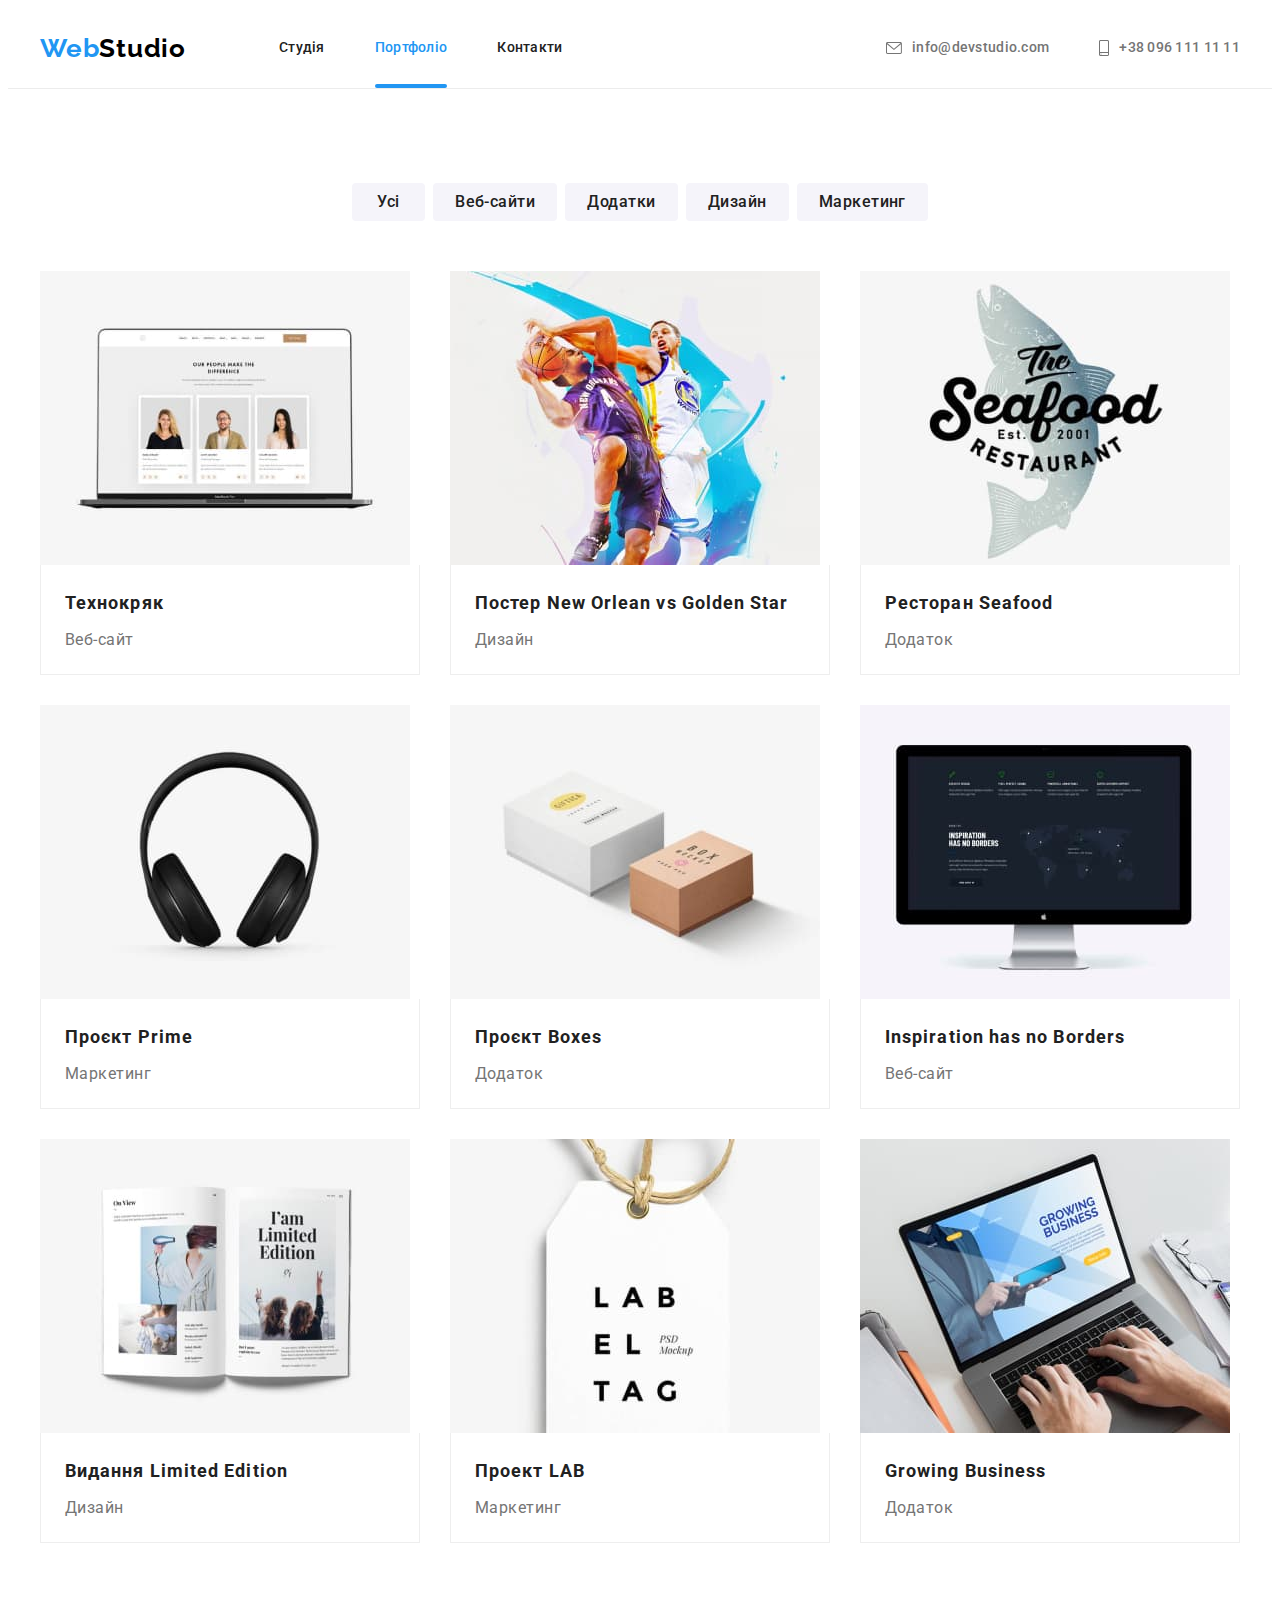
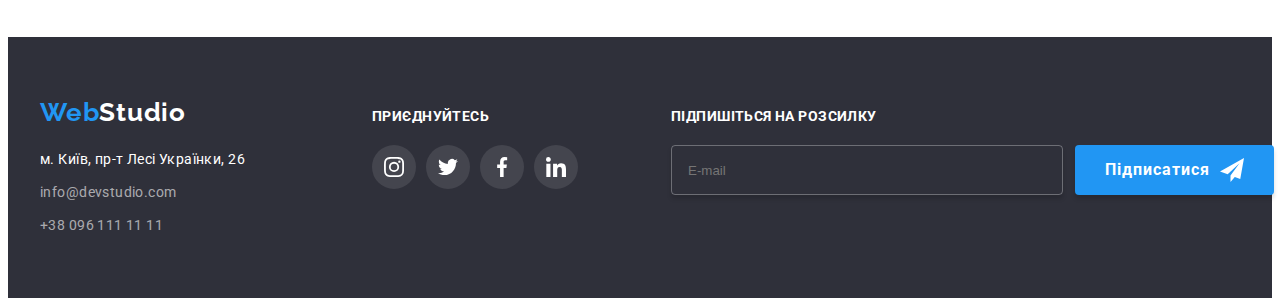
==== commit 5d0f5f19: "BEM" ====
--- a/portfolio.html
+++ b/portfolio.html
@@ -59,150 +59,150 @@
       </div>
     </header>
     <main>
-      <!-- FILTER -->
-      <section class="filter-section section">
-        <div class="container">
-          <h1 class="visually-hidden">Портфоліо</h1>
-          <ul class="list filter-button-list">
-            <li class="filter-button-item">
-              <button type="button" class="filter-button btn">Усі</button>
-            </li>
-            <li class="filter-button-item">
-              <button type="button" class="filter-button btn">Веб-сайти</button>
-            </li>
-            <li class="filter-button-item">
-              <button type="button" class="filter-button btn">Додатки</button>
-            </li>
-            <li class="filter-button-item">
-              <button type="button" class="filter-button btn">Дизайн</button>
-            </li>
-            <li class="filter-button-item">
-              <button type="button" class="filter-button btn">Маркетинг</button>
+      <section class="section">
+        <!-- FILTER -->
+        <div class="filter">
+          <h1 class="filter__title">Портфоліо</h1>
+          <ul class="filter__list">
+            <li>
+              <button type="button" class="filter__button">Усі</button>
+            </li>
+            <li>
+              <button type="button" class="filter__button">Веб-сайти</button>
+            </li>
+            <li>
+              <button type="button" class="filter__button">Додатки</button>
+            </li>
+            <li>
+              <button type="button" class="filter__button">Дизайн</button>
+            </li>
+            <li>
+              <button type="button" class="filter__button">Маркетинг</button>
             </li>
           </ul>
         </div>
         <!-- PROJECT -->
-        <div class="container">
-          <ul class="list project-list">
-            <li class="project-item">
-              <div class="project-image-container">
-                <img src="./images/por-0.jpg" class="project-image" alt="ноутбук" width="370" height="294" />
-                <p class="project-description">
-                  Ресурс пропонує комплексні пропозиції з різним рівнем функціоналу та сервісів. Все це дозволить
-                  відвідувачу отримати вичерпні відомості про компанію чи приватну особу.
-                </p>
-              </div>
-              <div class="project-text-container">
-                <h2 class="project-title">Технокряк</h2>
-                <p class="project-alt">Веб-сайт</p>
-              </div>
-            </li>
-            <li class="project-item">
-              <div class="project-image-container">
-                <img src="./images/por-1.jpg" class="project-image" alt="баскетбол" width="370" height="294" />
-                <p class="project-description">
-                  Ресурс пропонує комплексні пропозиції з різним рівнем функціоналу та сервісів. Все це дозволить
-                  відвідувачу отримати вичерпні відомості про компанію чи приватну особу.
-                </p>
-              </div>
-              <div class="project-text-container">
-                <h2 class="project-title">Постер <span lang="en">New Orlean vs Golden Star</span></h2>
-                <p class="project-alt">Дизайн</p>
-              </div>
-            </li>
-            <li class="project-item">
-              <div class="project-image-container">
-                <img src="./images/por-2.jpg" class="project-image" alt="риба" width="370" height="294" />
-                <p class="project-description">
-                  Ресурс пропонує комплексні пропозиції з різним рівнем функціоналу та сервісів. Все це дозволить
-                  відвідувачу отримати вичерпні відомості про компанію чи приватну особу.
-                </p>
-              </div>
-              <div class="project-text-container">
-                <h2 class="project-title">Ресторан <span lang="en">Seafood</span></h2>
-                <p class="project-alt">Додаток</p>
-              </div>
-            </li>
-            <li class="project-item">
-              <div class="project-image-container">
-                <img src="./images/por-3.jpg" class="project-image" alt="навушники" width="370" height="294" />
-                <p class="project-description">
-                  Ресурс пропонує комплексні пропозиції з різним рівнем функціоналу та сервісів. Все це дозволить
-                  відвідувачу отримати вичерпні відомості про компанію чи приватну особу.
-                </p>
-              </div>
-              <div class="project-text-container">
-                <h2 class="project-title">Проєкт <span lang="en">Prime</span></h2>
-                <p class="project-alt">Маркетинг</p>
-              </div>
-            </li>
-            <li class="project-item">
-              <div class="project-image-container">
-                <img src="./images/por-4.jpg" class="project-image" alt="коробки" width="370" height="294" />
-                <p class="project-description">
-                  Ресурс пропонує комплексні пропозиції з різним рівнем функціоналу та сервісів. Все це дозволить
-                  відвідувачу отримати вичерпні відомості про компанію чи приватну особу.
-                </p>
-              </div>
-              <div class="project-text-container">
-                <h2 class="project-title">Проєкт <span lang="en">Boxes</span></h2>
-                <p class="project-alt">Додаток</p>
-              </div>
-            </li>
-            <li class="project-item">
-              <div class="project-image-container">
-                <img src="./images/por-5.jpg" class="project-image" alt="монітор" width="370" height="294" />
-                <p class="project-description">
-                  Ресурс пропонує комплексні пропозиції з різним рівнем функціоналу та сервісів. Все це дозволить
-                  відвідувачу отримати вичерпні відомості про компанію чи приватну особу.
-                </p>
-              </div>
-              <div class="project-text-container">
-                <h2 class="project-title">
+        <div class="project">
+          <ul class="project__list">
+            <li class="project__item">
+              <div class="project__image-container">
+                <img src="./images/por-0.jpg" class="project__image" alt="ноутбук" width="370" height="294" />
+                <p class="project__description">
+                  Ресурс пропонує комплексні пропозиції з різним рівнем функціоналу та сервісів. Все це дозволить
+                  відвідувачу отримати вичерпні відомості про компанію чи приватну особу.
+                </p>
+              </div>
+              <div class="project__text-container">
+                <h2 class="project__title">Технокряк</h2>
+                <p class="project__alt">Веб-сайт</p>
+              </div>
+            </li>
+            <li class="project__item">
+              <div class="project__image-container">
+                <img src="./images/por-1.jpg" class="project__image" alt="баскетбол" width="370" height="294" />
+                <p class="project__description">
+                  Ресурс пропонує комплексні пропозиції з різним рівнем функціоналу та сервісів. Все це дозволить
+                  відвідувачу отримати вичерпні відомості про компанію чи приватну особу.
+                </p>
+              </div>
+              <div class="project__text-container">
+                <h2 class="project__title">Постер <span lang="en">New Orlean vs Golden Star</span></h2>
+                <p class="project__alt">Дизайн</p>
+              </div>
+            </li>
+            <li class="project__item">
+              <div class="project__image-container">
+                <img src="./images/por-2.jpg" class="project__image" alt="риба" width="370" height="294" />
+                <p class="project__description">
+                  Ресурс пропонує комплексні пропозиції з різним рівнем функціоналу та сервісів. Все це дозволить
+                  відвідувачу отримати вичерпні відомості про компанію чи приватну особу.
+                </p>
+              </div>
+              <div class="project__text-container">
+                <h2 class="project__title">Ресторан <span lang="en">Seafood</span></h2>
+                <p class="project__alt">Додаток</p>
+              </div>
+            </li>
+            <li class="project__item">
+              <div class="project__image-container">
+                <img src="./images/por-3.jpg" class="project__image" alt="навушники" width="370" height="294" />
+                <p class="project__description">
+                  Ресурс пропонує комплексні пропозиції з різним рівнем функціоналу та сервісів. Все це дозволить
+                  відвідувачу отримати вичерпні відомості про компанію чи приватну особу.
+                </p>
+              </div>
+              <div class="project__text-container">
+                <h2 class="project__title">Проєкт <span lang="en">Prime</span></h2>
+                <p class="project__alt">Маркетинг</p>
+              </div>
+            </li>
+            <li class="project__item">
+              <div class="project__image-container">
+                <img src="./images/por-4.jpg" class="project__image" alt="коробки" width="370" height="294" />
+                <p class="project__description">
+                  Ресурс пропонує комплексні пропозиції з різним рівнем функціоналу та сервісів. Все це дозволить
+                  відвідувачу отримати вичерпні відомості про компанію чи приватну особу.
+                </p>
+              </div>
+              <div class="project__text-container">
+                <h2 class="project__title">Проєкт <span lang="en">Boxes</span></h2>
+                <p class="project__alt">Додаток</p>
+              </div>
+            </li>
+            <li class="project__item">
+              <div class="project__image-container">
+                <img src="./images/por-5.jpg" class="project__image" alt="монітор" width="370" height="294" />
+                <p class="project__description">
+                  Ресурс пропонує комплексні пропозиції з різним рівнем функціоналу та сервісів. Все це дозволить
+                  відвідувачу отримати вичерпні відомості про компанію чи приватну особу.
+                </p>
+              </div>
+              <div class="project__text-container">
+                <h2 class="project__title">
                   <span lang="en">Inspiration has no Borders</span>
                 </h2>
-                <p class="project-alt">Веб-сайт</p>
-              </div>
-            </li>
-            <li class="project-item">
-              <div class="project-image-container">
-                <img src="./images/por-6.jpg" class="project-image" alt="книжка" width="370" height="294" />
-                <p class="project-description">
-                  Ресурс пропонує комплексні пропозиції з різним рівнем функціоналу та сервісів. Все це дозволить
-                  відвідувачу отримати вичерпні відомості про компанію чи приватну особу.
-                </p>
-              </div>
-              <div class="project-text-container">
-                <h2 class="project-title">Видання <span lang="en">Limited Edition</span></h2>
-                <p class="project-alt">Дизайн</p>
-              </div>
-            </li>
-            <li class="project-item">
-              <div class="project-image-container">
-                <img src="./images/por-7.jpg" class="project-image" alt="етикетка" width="370" height="294" />
-                <p class="project-description">
-                  Ресурс пропонує комплексні пропозиції з різним рівнем функціоналу та сервісів. Все це дозволить
-                  відвідувачу отримати вичерпні відомості про компанію чи приватну особу.
-                </p>
-              </div>
-              <div class="project-text-container">
-                <h2 class="project-title">Проект <span lang="en">LAB</span></h2>
-                <p class="project-alt">Маркетинг</p>
-              </div>
-            </li>
-            <li class="project-item">
-              <div class="project-image-container">
-                <img src="./images/por-8.jpg" class="project-image" alt="ноутбук" width="370" height="294" />
-                <p class="project-description">
-                  Ресурс пропонує комплексні пропозиції з різним рівнем функціоналу та сервісів. Все це дозволить
-                  відвідувачу отримати вичерпні відомості про компанію чи приватну особу.
-                </p>
-              </div>
-              <div class="project-text-container">
-                <h2 class="project-title">
+                <p class="project__alt">Веб-сайт</p>
+              </div>
+            </li>
+            <li class="project__item">
+              <div class="project__image-container">
+                <img src="./images/por-6.jpg" class="project__image" alt="книжка" width="370" height="294" />
+                <p class="project__description">
+                  Ресурс пропонує комплексні пропозиції з різним рівнем функціоналу та сервісів. Все це дозволить
+                  відвідувачу отримати вичерпні відомості про компанію чи приватну особу.
+                </p>
+              </div>
+              <div class="project__text-container">
+                <h2 class="project__title">Видання <span lang="en">Limited Edition</span></h2>
+                <p class="project__alt">Дизайн</p>
+              </div>
+            </li>
+            <li class="project__item">
+              <div class="project__image-container">
+                <img src="./images/por-7.jpg" class="project__image" alt="етикетка" width="370" height="294" />
+                <p class="project__description">
+                  Ресурс пропонує комплексні пропозиції з різним рівнем функціоналу та сервісів. Все це дозволить
+                  відвідувачу отримати вичерпні відомості про компанію чи приватну особу.
+                </p>
+              </div>
+              <div class="project__text-container">
+                <h2 class="project__title">Проект <span lang="en">LAB</span></h2>
+                <p class="project__alt">Маркетинг</p>
+              </div>
+            </li>
+            <li class="project__item">
+              <div class="project__image-container">
+                <img src="./images/por-8.jpg" class="project__image" alt="ноутбук" width="370" height="294" />
+                <p class="project__description">
+                  Ресурс пропонує комплексні пропозиції з різним рівнем функціоналу та сервісів. Все це дозволить
+                  відвідувачу отримати вичерпні відомості про компанію чи приватну особу.
+                </p>
+              </div>
+              <div class="project__text-container">
+                <h2 class="project__title">
                   <span lang="en">Growing Business</span>
                 </h2>
-                <p class="project-alt">Додаток</p>
+                <p class="project__alt">Додаток</p>
               </div>
             </li>
           </ul>
@@ -211,55 +211,55 @@
     </main>
     <!-- FOOTER -->
     <footer class="footer">
-      <div class="container footer-container">
-        <div class="logo-address">
-          <a href="./index.html" class="footer-logo"><span class="half-logo">Web</span>Studio</a>
-          <address class="address">
-            <ul class="list address-list">
-              <li class="address-item">
+      <div class="container footer__container">
+        <div>
+          <a href="./index.html" class="logo logo--light"><span class="logo__accent">Web</span>Studio</a>
+          <address class="footer__address">
+            <ul class="footer__address-list">
+              <li class="footer__address-item">
                 <a
                   href="https://goo.gl/maps/ud8NmV5yiws8x5bs8"
                   target="_blank"
                   rel="noopener noreferrer"
-                  class="address-link link"
+                  class="footer__link footer__link--white"
                   >м. Київ, пр-т Лесі Українки, 26
                 </a>
               </li>
-              <li class="address-item">
-                <a href="mailto:info@devstudio.com" class="footer-link link">info@devstudio.com</a>
+              <li class="footer__address-item">
+                <a href="mailto:info@devstudio.com" class="footer__link">info@devstudio.com</a>
               </li>
-              <li class="address-item">
-                <a href="tel:+380961111111" class="footer-link link">+38 096 111 11 11</a>
+              <li class="footer__address-item">
+                <a href="tel:+380961111111" class="footer__link">+38 096 111 11 11</a>
               </li>
             </ul>
           </address>
         </div>
-        <div class="footer-social-container">
-          <p class="footer-social-text">приєднуйтесь</p>
-          <ul class="footer-social-list list">
-            <li class="footer-social-item">
-              <a href="" class="footer-social-link">
+        <div>
+          <p class="footer__social-text">приєднуйтесь</p>
+          <ul class="footer__social-list">
+            <li class="footer__social-item">
+              <a href="" class="footer__social-link">
                 <svg width="20" height="20">
                   <use href="./images/sprite.svg#icon-social-0"></use>
                 </svg>
               </a>
             </li>
-            <li class="footer-social-item">
-              <a href="" class="footer-social-link">
+            <li class="footer__social-item">
+              <a href="" class="footer__social-link">
                 <svg width="20" height="20">
                   <use href="./images/sprite.svg#icon-social-1"></use>
                 </svg>
               </a>
             </li>
-            <li class="footer-social-item">
-              <a href="" class="footer-social-link">
+            <li class="footer__social-item">
+              <a href="" class="footer__social-link">
                 <svg width="20" height="20">
                   <use href="./images/sprite.svg#icon-social-2"></use>
                 </svg>
               </a>
             </li>
-            <li class="footer-social-item">
-              <a href="" class="footer-social-link">
+            <li class="footer__social-item">
+              <a href="" class="footer__social-link">
                 <svg width="20" height="20">
                   <use href="./images/sprite.svg#icon-social-3"></use>
                 </svg>
@@ -267,13 +267,13 @@
             </li>
           </ul>
         </div>
-        <form class="footer-form">
-          <label class="footer-label" for="footer-mail">Підпишіться на розсилку</label>
-          <div class="footer-action-container">
-            <input id="footer-mail" type="email" name="email" placeholder="E-mail" class="footer-input"/>
-            <button type="submit" class="footer-button btn">
+        <form autocomplete="off">
+          <label class="footer__label" for="footer-mail">Підпишіться на розсилку</label>
+          <div class="footer__action-container">
+            <input id="footer-mail" type="email" name="email" placeholder="E-mail" class="footer__input" />
+            <button type="submit" class="footer__button">
               Підписатися
-              <svg width="24" height="24" class="footer-icon-send">
+              <svg width="24" height="24" class="footer__icon-send">
                 <use href="./images/sprite.svg#icon-footer-send"></use>
               </svg>
             </button>
@@ -282,4 +282,4 @@
       </div>
     </footer>
   </body>
-</html>
+</html>--- a/css/styles.css
+++ b/css/styles.css
@@ -107,6 +107,10 @@
   color: #000000;
 }
 
+.logo--light {
+  color: var(--pure-white-color);
+}
+
 .logo__accent {
   color: var(--accent-site-color);
 }
@@ -226,20 +230,22 @@
 
 /* ------ BENEFIT ------ */
 
-.benefit-section {
-  padding-bottom: 0;
-}
-
-.benefit-list {
+.benefit__section {
+  padding-top: 94px;
+  padding-bottom: 94px;
+}
+
+.benefit__list {
   display: flex;
   gap: 30px;
-}
-
-.benefit-item {
+  list-style: none;
+}
+
+.benefit__item {
   width: calc((100% - 90px) / 4);
 }
 
-.benefit-icon-container {
+.benefit__iconContainer {
   width: 270px;
   height: 120px;
   background-color: #f5f4fa;
@@ -250,31 +256,7 @@
   align-items: center;
 }
 
-/* .benefit-item::before {
-  width: 270px;
-  height: 120px;
-  content: '';
-  display: block;
-  background-position: center;
-  background-repeat: no-repeat;
-  background-color: #f5f4fa;
-  border-radius: 4px;
-  margin-bottom: 30px;
-}
-.antenna-icon::before {
-  background-image: url(../images/benefit-0.svg);
-}
-.clock-icon::before {
-  background-image: url(../images/benefit-1.svg);
-}
-.diagram-icon::before {
-  background-image: url(../images/benefit-2.svg);
-}
-.astronaut-icon::before {
-  background-image: url(../images/benefit-3.svg);
-} */
-
-.benefit-title {
+.benefit__title {
   font-weight: 700;
   font-size: 14px;
   line-height: 1.14;
@@ -283,7 +265,7 @@
   margin-bottom: 10px;
 }
 
-.benefit-alt {
+.benefit__alt {
   font-size: 14px;
   line-height: 1.71;
   letter-spacing: 0.03em;
@@ -292,25 +274,38 @@
 
 /* ------ PROCESS ------ */
 
-/* .process-section {не задіяний} */
-
-.process-list {
+.process__section {
+  padding-top: 94px;
+  padding-bottom: 94px;
+}
+
+.process__title {
+  font-weight: 700;
+  font-size: 36px;
+  line-height: 1.17;
+  text-align: center;
+  letter-spacing: 0.03em;
+  margin-bottom: 50px;
+}
+
+.process__list {
   display: flex;
   gap: 30px;
-}
-
-.process-item {
+  list-style: none;
+}
+
+.process__item {
   width: calc((100% - 60px) / 3);
   position: relative;
 }
 
-.process-image {
+.process__image {
   display: block;
   max-width: 100%;
   height: auto;
 }
 
-.text-over-img {
+.process__alt {
   font-weight: 700;
   font-size: 14px;
   line-height: 1.14;
@@ -328,7 +323,15 @@
   align-items: center;
 }
 
-.process-title {
+/* ------ MEMBER ------ */
+
+.member__section {
+  background-color: #f5f4fa;
+  padding-top: 94px;
+  padding-bottom: 94px;
+}
+
+.member__text {
   font-weight: 700;
   font-size: 36px;
   line-height: 1.17;
@@ -337,44 +340,30 @@
   margin-bottom: 50px;
 }
 
-/* ------ MEMBER ------ */
-
-.member-main-title {
-  font-weight: 700;
-  font-size: 36px;
-  line-height: 1.17;
-  text-align: center;
-  letter-spacing: 0.03em;
-  margin-bottom: 50px;
-}
-
-.member-section {
-  background-color: #f5f4fa;
-}
-
-.member-list {
+.member__list {
   display: flex;
   gap: 30px;
-}
-
-.member-item {
+  list-style: none;
+}
+
+.member__item {
   background-color: var(--pure-white-color);
   box-shadow: 0px 1px 3px rgba(0, 0, 0, 0.12), 0px 1px 1px rgba(0, 0, 0, 0.14), 0px 2px 1px rgba(0, 0, 0, 0.2);
   width: calc((100% - 90px) / 4);
   border-radius: 0px 0px 4px 4px;
 }
 
-.member-image {
+.member__image {
   display: block;
   max-width: 100%;
   height: auto;
 }
 
-.member-container {
+.member__container {
   padding: 30px 0;
 }
 
-.member-title {
+.member__title {
   font-weight: 500;
   font-size: 16px;
   line-height: 1.19;
@@ -383,7 +372,7 @@
   margin-bottom: 10px;
 }
 
-.member-alt {
+.member__alt {
   font-size: 16px;
   line-height: 1.19;
   text-align: center;
@@ -392,15 +381,14 @@
   margin-bottom: 16px;
 }
 
-.member-social-list {
+.member__social-list {
   display: flex;
   gap: 10px;
   justify-content: center;
-}
-
-/* .member-social-item {не задіяний} */
-
-.member-social-link {
+  list-style: none;
+}
+
+.member__social-link {
   width: 44px;
   height: 44px;
   background-color: var(--pure-white-color);
@@ -414,19 +402,21 @@
   transition-timing-function: cubic-bezier(0.4, 0, 0.2, 1);
 }
 
-.member-social-link:hover,
-.member-social-link:focus {
+.member__social-link:hover,
+.member__social-link:focus {
   background-color: var(--accent-site-color);
   fill: var(--pure-white-color);
 }
 
 /* ------ CLIENT ------ */
 
-.client-section {
+.client__section {
   background-color: var(--pure-white-color);
-}
-
-.client-title {
+  padding-top: 94px;
+  padding-bottom: 94px;
+}
+
+.client__title {
   font-weight: 700;
   font-size: 36px;
   line-height: 1.17;
@@ -435,16 +425,17 @@
   margin-bottom: 50px;
 }
 
-.client-list {
+.client__list {
   display: flex;
   gap: 30px;
-}
-
-.client-item {
+  list-style: none;
+}
+
+.client__item {
   width: calc((100% - 150px) / 6);
 }
 
-.client-link {
+.client__link {
   width: 170px;
   height: 92px;
   background-color: var(--pure-white-color);
@@ -459,8 +450,8 @@
   transition-timing-function: cubic-bezier(0.4, 0, 0.2, 1);
 }
 
-.client-link:hover,
-.client-link:focus {
+.client__link:hover,
+.client__link:focus {
   fill: var(--accent-site-color);
   border-color: var(--accent-site-color);
 }
@@ -473,53 +464,46 @@
   padding-bottom: 60px;
 }
 
-.footer-logo {
-  font-family: 'Raleway';
-  font-weight: 700;
-  font-size: 26px;
-  line-height: 1.19;
-  letter-spacing: 0.03em;
-  color: var(--pure-white-color);
-  text-decoration: none;
-}
-
-.address {
+.footer__container {
+  display: flex;
+  align-items: baseline;
+  gap: 93px;
+}
+
+.footer__address {
   margin-top: 20px;
 }
 
-/* .address-list {не задіяний} */
-
-.address-item:not(:last-child) {
+.footer__address-list {
+  list-style: none;
+}
+
+.footer__address-item:not(:last-child) {
   margin-bottom: 9px;
 }
 
-.address-link {
+.footer__link {
   font-style: normal;
   font-size: 14px;
   line-height: 1.71;
   letter-spacing: 0.03em;
-  color: var(--pure-white-color);
-  /* min-width: 231px; */
-  /* display: block; */
-}
-
-.footer-link {
-  font-style: normal;
-  font-size: 14px;
-  line-height: 1.71;
-  letter-spacing: 0.03em;
   color: rgba(255, 255, 255, 0.6);
-}
-
-.footer-container {
-  display: flex;
-  align-items: baseline;
-  gap: 93px;
-}
-
-/* .footer-social-container {не задіяний} */
-
-.footer-social-text {
+  text-decoration: none;
+  transition-property: color;
+  transition-duration: 250ms;
+  transition-timing-function: cubic-bezier(0.4, 0, 0.2, 1);
+}
+
+.footer__link--white {
+  color: var(--pure-white-color);
+}
+
+.footer__link:hover,
+.footer__link:focus {
+  color: var(--accent-site-color);
+}
+
+.footer__social-text {
   font-weight: 700;
   font-size: 14px;
   line-height: 1.14;
@@ -529,16 +513,17 @@
   margin-bottom: 20px;
 }
 
-.footer-social-list {
+.footer__social-list {
   display: flex;
   gap: 10px;
-}
-
-.footer-social-item {
+  list-style: none;
+}
+
+.footer__social-item {
   width: calc((100% - 30px) / 4);
 }
 
-.footer-social-link {
+.footer__social-link {
   width: 44px;
   height: 44px;
   background-color: rgba(255, 255, 255, 0.1);
@@ -552,14 +537,12 @@
   transition-timing-function: cubic-bezier(0.4, 0, 0.2, 1);
 }
 
-.footer-social-link:hover,
-.footer-social-link:focus {
+.footer__social-link:hover,
+.footer__social-link:focus {
   background-color: var(--accent-site-color);
 }
 
-/* .footer-form {не задіяний} */
-
-.footer-label {
+.footer__label {
   font-weight: 700;
   font-size: 14px;
   line-height: 1.14;
@@ -568,13 +551,13 @@
   color: var(--pure-white-color);
 }
 
-.footer-action-container {
+.footer__action-container {
   margin-top: 20px;
   display: flex;
   gap: 12px;
 }
 
-.footer-input {
+.footer__input {
   padding: 15px 16px;
   width: 358px;
   background-color: inherit;
@@ -586,11 +569,11 @@
   transition: border-color 250ms cubic-bezier(0.4, 0, 0.2, 1);
 }
 
-.footer-input:focus {
+.footer__input:focus {
   border-color: var(--accent-site-color);
 }
 
-.footer-button {
+.footer__button {
   font-family: 'Roboto';
   font-weight: 700;
   font-size: 16px;
@@ -603,31 +586,273 @@
   justify-content: center;
   padding: 10px 30px;
   box-shadow: 0px 4px 4px rgba(0, 0, 0, 0.15);
-}
-
-.footer-button:active {
+  cursor: pointer;
+  font-family: inherit;
+  border: 0px solid transparent;
+  border-radius: 4px;
+}
+
+.footer__button:active {
   background-color: #188ce8;
 }
 
-.footer-icon-send {
+.footer__icon-send {
   margin-left: 10px;
   fill: var(--pure-white-color);
 }
 
+/* ------ MODAL ------ */
+
+.backdrop {
+  position: fixed;
+  left: 0;
+  top: 0;
+  width: 100%;
+  height: 100%;
+  background-color: rgba(0, 0, 0, 0.2);
+  display: flex;
+  justify-content: center;
+  align-items: center;
+  transform: scale(1);
+  opacity: 1;
+  visibility: visible;
+  transition-property: opacity, visibility, transform;
+  transition-duration: 250ms;
+  transition-timing-function: cubic-bezier(0.4, 0, 0.2, 1);
+}
+
+.backdrop--hidden {
+  visibility: hidden;
+  opacity: 0;
+  pointer-events: none;
+  transform: scale(1.05);
+}
+
+.backdrop__container {
+  position: relative;
+  min-width: 528px;
+  min-height: 581px;
+  background-color: var(--pure-white-color);
+  box-shadow: 0px 1px 3px rgba(0, 0, 0, 0.12), 0px 1px 1px rgba(0, 0, 0, 0.14), 0px 2px 1px rgba(0, 0, 0, 0.2);
+  border-radius: 4px;
+  padding: 40px;
+}
+
+.backdrop__button {
+  position: absolute;
+  top: 8px;
+  right: 8px;
+  width: 30px;
+  height: 30px;
+  border-radius: 50%;
+  display: flex;
+  justify-content: center;
+  align-items: center;
+  background-color: var(--pure-white-color);
+  border: 1px solid rgba(0, 0, 0, 0.1);
+  cursor: pointer;
+  fill: #000000;
+  transition: fill 250ms cubic-bezier(0.4, 0, 0.2, 1);
+}
+
+.backdrop__button:hover {
+  fill: var(--accent-site-color);
+}
+
+.backdrop__title {
+  display: block;
+  margin-bottom: 12px;
+  font-weight: 700;
+  font-size: 20px;
+  line-height: 1.15;
+  text-align: center;
+  letter-spacing: 0.03em;
+  color: var(--master-text-color);
+}
+
+/* ------ FORM ------ */
+
+.form__item {
+  margin-top: 10px;
+}
+
+.form__label {
+  display: block;
+  margin-bottom: 4px;
+  color: var(--slave-text-color);
+  font-size: 12px;
+  line-height: 1.16;
+}
+
+.form__wrap {
+  position: relative;
+}
+
+.form__input {
+  width: 100%;
+  height: 40px;
+  padding: 0 42px;
+  border: 1px solid rgba(33, 33, 33, 0.2);
+  border-radius: 4px;
+}
+
+.form__input:focus ~ .form__icon {
+  fill: var(--accent-site-color);
+  transition: fill 250ms cubic-bezier(0.4, 0, 0.2, 1);
+}
+
+.form__input:focus {
+  outline: transparent;
+  border-color: var(--accent-site-color);
+  transition: border-color 250ms cubic-bezier(0.4, 0, 0.2, 1);
+}
+
+.form__icon {
+  position: absolute;
+  top: 50%;
+  left: 12px;
+  transform: translateY(-50%);
+}
+
+.form__comments {
+  resize: none;
+  padding: 12px 16px;
+  width: 100%;
+  height: 120px;
+  border: 1px solid rgba(33, 33, 33, 0.2);
+  border-radius: 4px;
+}
+
+.form__comments:focus {
+  outline: transparent;
+  border-color: var(--accent-site-color);
+  transition: border-color 250ms cubic-bezier(0.4, 0, 0.2, 1);
+}
+
+.form__comments::placeholder {
+  font-family: 'Roboto';
+  font-size: 12px;
+  line-height: 1.16;
+  letter-spacing: 0.01em;
+  color: rgba(117, 117, 117, 0.5);
+}
+
+.contract {
+  margin-top: 20px;
+  margin-bottom: 30px;
+}
+
+.contract__input {
+  position: absolute;
+  white-space: nowrap;
+  width: 1px;
+  height: 1px;
+  overflow: hidden;
+  border: 0;
+  padding: 0;
+  clip: rect(0 0 0 0);
+  clip-path: inset(50%);
+  margin: -1px;
+}
+
+.contract__input:checked + .contract__label > .contract__icon-wrap {
+  background-color: var(--accent-site-color);
+  border: 0 solid transparent;
+  transition: background-color 250ms cubic-bezier(0.4, 0, 0.2, 1);
+}
+
+.contract__input:checked + .contract__label .contract__icon {
+  fill: var(--pure-white-color);
+  transition: fill 250ms cubic-bezier(0.4, 0, 0.2, 1);
+}
+
+.contract__label {
+  display: flex;
+  align-items: center;
+  font-weight: 400;
+  font-size: 14px;
+  line-height: 1.71;
+  letter-spacing: 0.03em;
+  color: var(--slave-text-color);
+}
+
+.contract__link {
+  color: var(--accent-site-color);
+  margin-left: 5px;
+}
+
+.contract__icon-wrap {
+  display: inline-block;
+  margin: 0 8px 0 12px;
+  width: 16px;
+  height: 15px;
+  border: 2px solid var(--master-text-color);
+  border-radius: 2px;
+}
+
+.contract__icon-wrap:hover {
+  border-color: var(--accent-site-color);
+}
+
+.contract__icon {
+  fill: transparent;
+  display: flex;
+}
+
+.form__button {
+  display: block;
+  margin-left: auto;
+  margin-right: auto;
+  padding: 10px 52px;
+  font-family: inherit;
+  font-weight: 700;
+  font-size: 16px;
+  line-height: 1.88;
+  letter-spacing: 0.06em;
+  background-color: var(--accent-site-color);
+  border: none;
+  border-radius: 4px;
+  cursor: pointer;
+  color: var(--pure-white-color);
+  box-shadow: 0px 4px 4px rgba(0, 0, 0, 0.15);
+  border: 0px solid transparent;
+}
+
+.form__button:active {
+  background-color: #188ce8;
+}
+
 /* ------ FILTER ------ */
 
-/* .filter-section {не задіяний} */
-
-.filter-button-list {
+.filter {
+  width: 1200px;
+  margin: 0 auto;
+  padding-left: 15px;
+  padding-right: 15px;
+}
+
+.filter__title {
+  position: absolute;
+  white-space: nowrap;
+  width: 1px;
+  height: 1px;
+  overflow: hidden;
+  border: 0;
+  padding: 0;
+  clip: rect(0 0 0 0);
+  clip-path: inset(50%);
+  margin: -1px;
+}
+
+.filter__list {
   display: flex;
   gap: 8px;
   margin-bottom: 50px;
   justify-content: center;
-}
-
-/* .filter-button-item {не задіяний} */
-
-.filter-button {
+  list-style: none;
+}
+
+.filter__button {
   font-weight: 500;
   font-size: 16px;
   line-height: 1.62;
@@ -639,10 +864,14 @@
   transition-property: color, background-color, box-shadow;
   transition-duration: 250ms;
   transition-timing-function: cubic-bezier(0.4, 0, 0.2, 1);
-}
-
-.filter-button:hover,
-.filter-button:focus {
+  cursor: pointer;
+  font-family: inherit;
+  border: 0px solid transparent;
+  border-radius: 4px;
+}
+
+.filter__button:hover,
+.filter__button:focus {
   color: var(--pure-white-color);
   background-color: var(--accent-site-color);
   box-shadow: 0px 3px 1px rgba(0, 0, 0, 0.1), 0px 1px 2px rgba(0, 0, 0, 0.08), 0px 2px 2px rgba(0, 0, 0, 0.12);
@@ -650,13 +879,21 @@
 
 /* ------ PROJECT ------ */
 
-.project-list {
+.project {
+  width: 1200px;
+  margin: 0 auto;
+  padding-left: 15px;
+  padding-right: 15px;
+}
+
+.project__list {
   display: flex;
   flex-wrap: wrap;
   gap: 30px;
-}
-
-.project-item {
+  list-style: none;
+}
+
+.project__item {
   background-color: var(--pure-white-color);
   width: calc((100% - 60px) / 3);
   transition-property: box-shadow;
@@ -664,44 +901,26 @@
   transition-timing-function: cubic-bezier(0.4, 0, 0.2, 1);
 }
 
-.project-item:hover {
+.project__item:hover {
   box-shadow: 0px 4px 4px rgba(0, 0, 0, 0.25);
 }
 
-.project-image-container {
+.project__item:hover .project__description {
+  transform: translateY(0);
+}
+
+.project__image-container {
   position: relative;
   overflow: hidden;
 }
 
-.project-image {
+.project__image {
   display: block;
   max-width: 100%;
   height: auto;
 }
 
-.project-text-container {
-  border: 1px solid #eeeeee;
-  border-top: none;
-  padding: 20px 24px 19px 24px;
-}
-
-.project-title {
-  font-weight: 700;
-  font-size: 18px;
-  line-height: 2;
-  letter-spacing: 0.06em;
-  color: var(--master-text-color);
-  margin-bottom: 4px;
-}
-
-.project-alt {
-  font-size: 16px;
-  line-height: 1.88;
-  letter-spacing: 0.03em;
-  color: var(--slave-text-color);
-}
-
-.project-description {
+.project__description {
   padding: 63px 24px;
   font-size: 18px;
   line-height: 1.56;
@@ -717,204 +936,24 @@
   transition-timing-function: cubic-bezier(0.4, 0, 0.2, 1);
 }
 
-.project-item:hover .project-description {
-  transform: translateY(0);
-}
-
-/* ------ MODAL ------ */
-
-.backdrop {
-  position: fixed;
-  left: 0;
-  top: 0;
-  width: 100%;
-  height: 100%;
-  background-color: rgba(0, 0, 0, 0.2);
-  display: flex;
-  justify-content: center;
-  align-items: center;
-  transform: scale(1);
-  opacity: 1;
-  visibility: visible;
-  transition-property: opacity, visibility, transform;
-  transition-duration: 250ms;
-  transition-timing-function: cubic-bezier(0.4, 0, 0.2, 1);
-}
-
-.modal {
-  position: relative;
-  width: 528px;
-  height: 581px;
-  background-color: var(--pure-white-color);
-  box-shadow: 0px 1px 3px rgba(0, 0, 0, 0.12), 0px 1px 1px rgba(0, 0, 0, 0.14), 0px 2px 1px rgba(0, 0, 0, 0.2);
-  border-radius: 4px;
-  padding: 40px;
-}
-
-.modal-close-btn {
-  position: absolute;
-  top: 8px;
-  right: 8px;
-  width: 30px;
-  height: 30px;
-  border-radius: 50%;
-  display: flex;
-  justify-content: center;
-  align-items: center;
-  background-color: var(--pure-white-color);
-  border: 1px solid rgba(0, 0, 0, 0.1);
-  cursor: pointer;
-  fill: #000000;
-  transition: fill 250ms cubic-bezier(0.4, 0, 0.2, 1);
-}
-
-.modal-close-btn:hover {
-  fill: var(--accent-site-color);
-}
-
-.is-hidden {
-  visibility: hidden;
-  opacity: 0;
-  pointer-events: none;
-  transform: scale(1.05);
-}
-
-.modal-title {
-  display: block;
-  margin-bottom: 12px;
-  font-weight: 700;
-  font-size: 20px;
-  line-height: 1.15;
-  text-align: center;
-  letter-spacing: 0.03em;
+.project__text-container {
+  border: 1px solid #eeeeee;
+  border-top: none;
+  padding: 20px 24px 19px 24px;
+}
+
+.project__title {
+  font-weight: 700;
+  font-size: 18px;
+  line-height: 2;
+  letter-spacing: 0.06em;
   color: var(--master-text-color);
-}
-
-.modal-item {
-  margin-top: 10px;
-}
-
-.modal-label {
-  display: block;
   margin-bottom: 4px;
-  color: var(--slave-text-color);
-  font-size: 12px;
-  line-height: 1.16;
-}
-
-.input-wrap {
-  position: relative;
-}
-
-.form-input:focus {
-  outline: transparent;
-  border-color: var(--accent-site-color);
-  transition: border-color 250ms cubic-bezier(0.4, 0, 0.2, 1);
-}
-
-.modal-input:focus ~ .modal-icon {
-  fill: var(--accent-site-color);
-  transition: fill 250ms cubic-bezier(0.4, 0, 0.2, 1);
-}
-
-.modal-input {
-  width: 100%;
-  height: 40px;
-  padding: 0 42px;
-  border: 1px solid rgba(33, 33, 33, 0.2);
-  border-radius: 4px;
-}
-
-.modal-icon {
-  position: absolute;
-  top: 50%;
-  left: 12px;
-  transform: translateY(-50%);
-}
-
-.modal-comments {
-  resize: none;
-  margin-bottom: 20px;
-  padding: 12px 16px;
-  width: 100%;
-  height: 120px;
-  border: 1px solid rgba(33, 33, 33, 0.2);
-  border-radius: 4px;
-}
-
-.modal-comments::placeholder {
-  font-family: 'Roboto';
-  font-size: 12px;
-  line-height: 1.16;
-  letter-spacing: 0.01em;
-  color: rgba(117, 117, 117, 0.5);
-}
-
-/* ------ FORM ------ */
-
-.field-contract {
-  margin-bottom: 30px;
-}
-
-.contract-label {
-  display: flex;
-  align-items: center;
-  font-weight: 400;
-  font-size: 14px;
-  line-height: 1.71;
-  letter-spacing: 0.03em;
-  color: var(--slave-text-color);
-}
-
-.contract-label a {
-  color: var(--accent-site-color);
-  margin-left: 5px;
-}
-
-.contract-icon-wrap {
-  display: inline-block;
-  margin: 0 8px 0 12px;
-  width: 16px;
-  height: 15px;
-  border: 2px solid var(--master-text-color);
-  border-radius: 2px;
-}
-
-.contract-icon-wrap:hover {
-  border-color: var(--accent-site-color);
-}
-
-.contract-icon {
-  fill: transparent;
-}
-
-.modal-contract:checked + .contract-label > .contract-icon-wrap {
-  background-color: var(--accent-site-color);
-  border: 0 solid transparent;
-}
-
-.modal-contract:checked + .contract-label .contract-icon {
-  fill: var(--pure-white-color);
-}
-
-.btn-submit {
-  display: block;
-  margin-left: auto;
-  margin-right: auto;
-  padding: 10px 52px;
-  font-family: inherit;
-  font-weight: 700;
+}
+
+.project__alt {
   font-size: 16px;
   line-height: 1.88;
-  letter-spacing: 0.06em;
-  background-color: var(--accent-site-color);
-  border: none;
-  border-radius: 4px;
-  cursor: pointer;
-  color: var(--pure-white-color);
-  box-shadow: 0px 4px 4px rgba(0, 0, 0, 0.15);
-}
-
-.btn-submit:active {
-  background-color: #188ce8;
-}
+  letter-spacing: 0.03em;
+  color: var(--slave-text-color);
+}
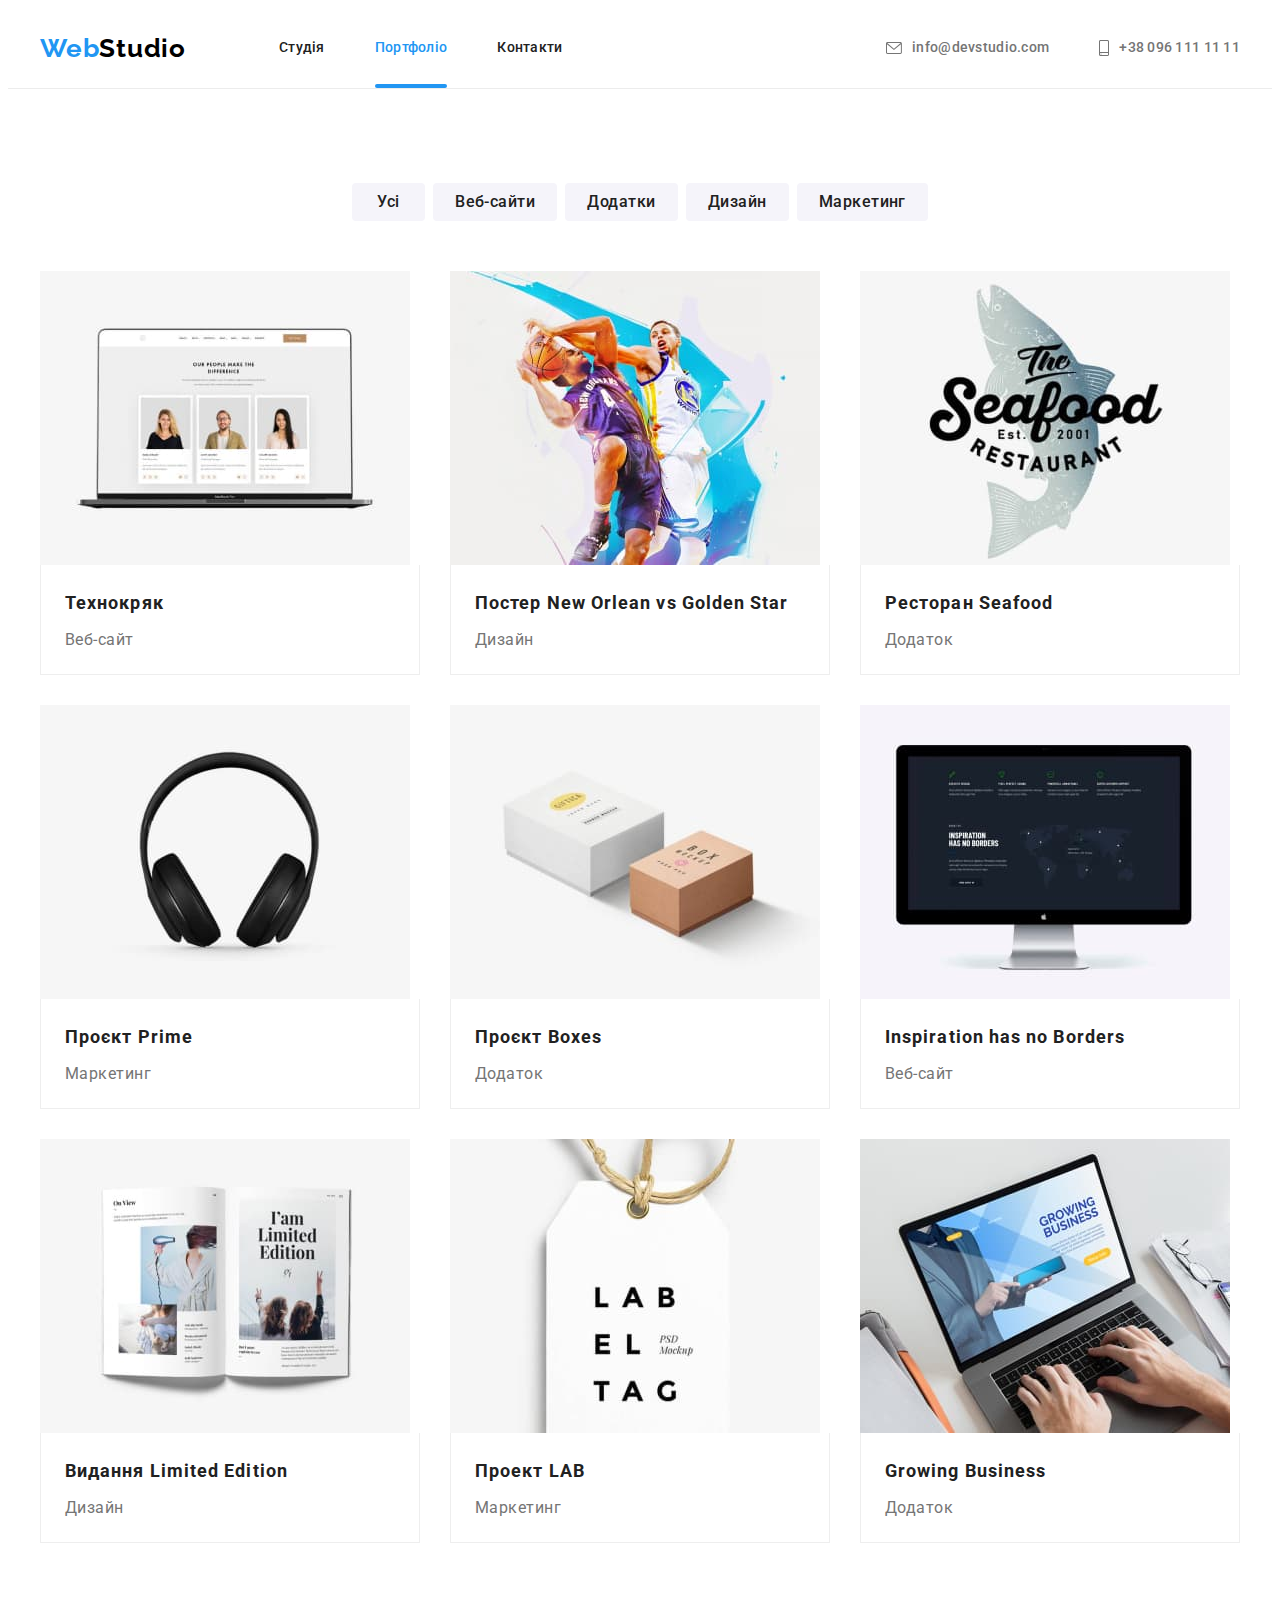
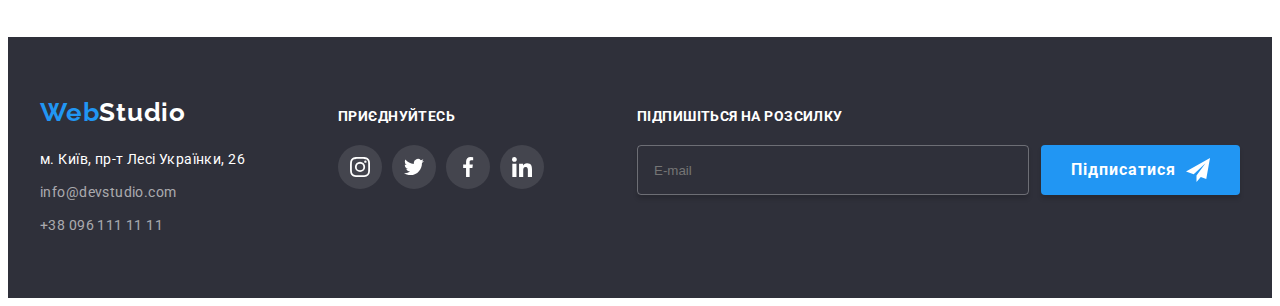
==== commit 1750425d: "fix section and footer" ====
--- a/portfolio.html
+++ b/portfolio.html
@@ -18,29 +18,29 @@
       crossorigin="anonymous"
       referrerpolicy="no-referrer"
     />
-    <link rel="stylesheet" href="./css/styles.css" />
+    <link rel="stylesheet" href="./css/main.min.css" />
   </head>
   <body>
     <!-- HEADER  -->
     <header class="header">
       <div class="container header__container">
         <nav class="header__navigation">
-          <a href="./index.html" class="logo logo--dark"><span class="logo__accent">Web</span>Studio</a>
-          <ul class="header__list">
+          <a href="./index.html" class="logo logo--dark logo--right"><span class="logo__accent">Web</span>Studio</a>
+          <ul class="header__list list">
             <li class="header__item">
-              <a href="./index.html" class="header__link">Студія</a>
+              <a href="./index.html" class="header__link link">Студія</a>
             </li>
             <li class="header__item">
-              <a href="./portfolio.html" class="header__link header__link--active">Портфоліо</a>
+              <a href="./portfolio.html" class="header__link header__link--active link">Портфоліо</a>
             </li>
             <li class="header__item">
-              <a href="" class="header__link">Контакти</a>
+              <a href="" class="header__link link">Контакти</a>
             </li>
           </ul>
         </nav>
-        <ul class="header__list header__list--right">
+        <ul class="header__list header__list--right list">
           <li>
-            <a href="mailto:info@devstudio.com" class="header__link header__link--light">
+            <a href="mailto:info@devstudio.com" class="header__link header__link--light link">
               <svg class="header__icon" width="16" height="12">
                 <use href="./images/sprite.svg#icon-contact-0"></use>
               </svg>
@@ -48,7 +48,7 @@
             </a>
           </li>
           <li>
-            <a href="tel:+380961111111" class="header__link header__link--light">
+            <a href="tel:+380961111111" class="header__link header__link--light link">
               <svg class="header__icon" width="10" height="16">
                 <use href="./images/sprite.svg#icon-contact-1"></use>
               </svg>
@@ -61,29 +61,29 @@
     <main>
       <section class="section">
         <!-- FILTER -->
-        <div class="filter">
-          <h1 class="filter__title">Портфоліо</h1>
-          <ul class="filter__list">
-            <li>
-              <button type="button" class="filter__button">Усі</button>
-            </li>
-            <li>
-              <button type="button" class="filter__button">Веб-сайти</button>
-            </li>
-            <li>
-              <button type="button" class="filter__button">Додатки</button>
-            </li>
-            <li>
-              <button type="button" class="filter__button">Дизайн</button>
-            </li>
-            <li>
-              <button type="button" class="filter__button">Маркетинг</button>
+        <div class="container filter">
+          <h1 class="visually-hidden">Портфоліо</h1>
+          <ul class="filter__list list">
+            <li>
+              <button type="button" class="filter__button btn">Усі</button>
+            </li>
+            <li>
+              <button type="button" class="filter__button btn">Веб-сайти</button>
+            </li>
+            <li>
+              <button type="button" class="filter__button btn">Додатки</button>
+            </li>
+            <li>
+              <button type="button" class="filter__button btn">Дизайн</button>
+            </li>
+            <li>
+              <button type="button" class="filter__button btn">Маркетинг</button>
             </li>
           </ul>
         </div>
         <!-- PROJECT -->
-        <div class="project">
-          <ul class="project__list">
+        <div class="container project">
+          <ul class="project__list list">
             <li class="project__item">
               <div class="project__image-container">
                 <img src="./images/por-0.jpg" class="project__image" alt="ноутбук" width="370" height="294" />
@@ -215,28 +215,28 @@
         <div>
           <a href="./index.html" class="logo logo--light"><span class="logo__accent">Web</span>Studio</a>
           <address class="footer__address">
-            <ul class="footer__address-list">
+            <ul class="list">
               <li class="footer__address-item">
                 <a
                   href="https://goo.gl/maps/ud8NmV5yiws8x5bs8"
                   target="_blank"
                   rel="noopener noreferrer"
-                  class="footer__link footer__link--white"
+                  class="footer__link footer__link--white link"
                   >м. Київ, пр-т Лесі Українки, 26
                 </a>
               </li>
               <li class="footer__address-item">
-                <a href="mailto:info@devstudio.com" class="footer__link">info@devstudio.com</a>
+                <a href="mailto:info@devstudio.com" class="footer__link link">info@devstudio.com</a>
               </li>
               <li class="footer__address-item">
-                <a href="tel:+380961111111" class="footer__link">+38 096 111 11 11</a>
+                <a href="tel:+380961111111" class="footer__link link">+38 096 111 11 11</a>
               </li>
             </ul>
           </address>
         </div>
         <div>
           <p class="footer__social-text">приєднуйтесь</p>
-          <ul class="footer__social-list">
+          <ul class="footer__social-list list">
             <li class="footer__social-item">
               <a href="" class="footer__social-link">
                 <svg width="20" height="20">
@@ -271,7 +271,7 @@
           <label class="footer__label" for="footer-mail">Підпишіться на розсилку</label>
           <div class="footer__action-container">
             <input id="footer-mail" type="email" name="email" placeholder="E-mail" class="footer__input" />
-            <button type="submit" class="footer__button">
+            <button type="submit" class="footer__button btn">
               Підписатися
               <svg width="24" height="24" class="footer__icon-send">
                 <use href="./images/sprite.svg#icon-footer-send"></use>
--- a/css/main.min.css
+++ b/css/main.min.css
@@ -0,0 +1 @@
+:root{--master-text-color: #212121;--slave-text-color: #757575;--accent-site-color: #2196f3;--pure-white-color: #ffffff}body{font-family:"roboto",sans-serif;color:var(--master-text-color);background-color:var(--pure-white-color)}p,h1,h2,h3{margin:0}ul{margin:0;padding-left:0}.container{width:1200px;margin:0 auto;padding-left:15px;padding-right:15px}.section{padding-top:94px;padding-bottom:94px}.link{text-decoration:none;transition-property:color;transition-duration:250ms;transition-timing-function:cubic-bezier(0.4, 0, 0.2, 1)}.link:hover,.link:focus{color:var(--accent-site-color)}.list{list-style:none}.btn{cursor:pointer;font-family:inherit;border:0px solid rgba(0,0,0,0);border-radius:4px}.btn:active{background-color:#188ce8}.visually-hidden{position:absolute;white-space:nowrap;width:1px;height:1px;overflow:hidden;border:0;padding:0;clip:rect(0 0 0 0);-webkit-clip-path:inset(50%);clip-path:inset(50%);margin:-1px}.logo{font-family:"Raleway";font-weight:700;font-size:26px;line-height:1.19;letter-spacing:.03em;text-decoration:none;padding-top:24px;padding-bottom:24px}.logo--right{margin-right:93px}.logo--dark{color:#000}.logo--light{color:var(--pure-white-color)}.logo__accent{color:var(--accent-site-color)}.header{border-bottom:1px solid #ececec}.header__container{display:flex;align-items:center}.header__navigation{display:flex;align-items:center}.header__list{display:flex;align-items:center;gap:50px}.header__item{position:relative}.header__link{font-weight:500;font-size:14px;line-height:1.14;letter-spacing:.02em;color:var(--master-text-color);padding-top:32px;padding-bottom:32px;display:flex;align-items:center}.header__link--active{color:var(--accent-site-color)}.header__link--active::after{content:"";width:100%;height:4px;background-color:var(--accent-site-color);border-radius:4px;display:block;position:absolute;bottom:0;left:0}.header__list--right{margin-left:auto}.header__link--light{color:var(--slave-text-color)}.header__icon{fill:currentColor;margin-right:10px}.hero{padding-top:200px;padding-bottom:200px;text-align:center}.hero--image{background-image:linear-gradient(rgba(47, 48, 58, 0.4), rgba(47, 48, 58, 0.4)),url(../images/hero-bg.jpg);background-repeat:no-repeat;background-position:center;margin-left:auto;margin-right:auto;background-size:1600px 600px;background-color:#2f303a}.hero__title{font-weight:900;font-size:44px;line-height:1.36;letter-spacing:.06em;text-transform:uppercase;color:var(--pure-white-color);max-width:696px;margin:0 auto}.hero__button{font-weight:700;font-size:16px;line-height:1.88;letter-spacing:.06em;color:var(--pure-white-color);background-color:var(--accent-site-color);box-shadow:0px 4px 4px rgba(0,0,0,.15);padding:10px 32px;margin-top:30px}.benefit{padding-bottom:0}.benefit__list{display:flex;gap:30px}.benefit__item{width:calc((100% - 90px)/4)}.benefit__iconContainer{width:270px;height:120px;background-color:#f5f4fa;border-radius:4px;margin-bottom:30px;display:flex;justify-content:center;align-items:center}.benefit__title{font-weight:700;font-size:14px;line-height:1.14;letter-spacing:.03em;text-transform:uppercase;margin-bottom:10px}.benefit__alt{font-size:14px;line-height:1.71;letter-spacing:.03em;color:var(--slave-text-color)}.process__title{font-weight:700;font-size:36px;line-height:1.17;text-align:center;letter-spacing:.03em;margin-bottom:50px}.process__list{display:flex;gap:30px}.process__item{width:calc((100% - 60px)/3);position:relative}.process__image{display:block;max-width:100%;height:auto}.process__alt{font-weight:700;font-size:14px;line-height:1.14;letter-spacing:.03em;text-transform:uppercase;color:var(--pure-white-color);background-color:rgba(47,48,58,.8);position:absolute;width:100%;height:70px;left:0;bottom:0;display:flex;justify-content:center;align-items:center}.member{background-color:#f5f4fa}.member__text{font-weight:700;font-size:36px;line-height:1.17;text-align:center;letter-spacing:.03em;margin-bottom:50px}.member__list{display:flex;gap:30px}.member__item{background-color:var(--pure-white-color);box-shadow:0px 1px 3px rgba(0,0,0,.12),0px 1px 1px rgba(0,0,0,.14),0px 2px 1px rgba(0,0,0,.2);width:calc((100% - 90px)/4);border-radius:0px 0px 4px 4px}.member__image{display:block;max-width:100%;height:auto}.member__container{padding:30px 0}.member__title{font-weight:500;font-size:16px;line-height:1.19;text-align:center;letter-spacing:.03em;margin-bottom:10px}.member__alt{font-size:16px;line-height:1.19;text-align:center;letter-spacing:.03em;color:var(--slave-text-color);margin-bottom:16px}.member__social-list{display:flex;gap:10px;justify-content:center}.member__social-link{width:44px;height:44px;background-color:var(--pure-white-color);fill:#afb1b8;border-radius:50%;display:flex;justify-content:center;align-items:center;transition-property:background-color,fill;transition-duration:250ms;transition-timing-function:cubic-bezier(0.4, 0, 0.2, 1)}.member__social-link:hover,.member__social-link:focus{background-color:var(--accent-site-color);fill:var(--pure-white-color)}.client{background-color:var(--pure-white-color)}.client__title{font-weight:700;font-size:36px;line-height:1.17;text-align:center;letter-spacing:.03em;margin-bottom:50px}.client__list{display:flex;gap:30px}.client__item{width:calc((100% - 150px)/6)}.client__link{width:170px;height:92px;background-color:var(--pure-white-color);border-radius:4px;border:1px solid #afb1b8;display:flex;align-items:center;justify-content:center;fill:#afb1b8;transition-property:fill,border-color;transition-duration:250ms;transition-timing-function:cubic-bezier(0.4, 0, 0.2, 1)}.client__link:hover,.client__link:focus{fill:var(--accent-site-color);border-color:var(--accent-site-color)}.footer{background-color:#2f303a;padding-top:60px;padding-bottom:60px}.footer__container{display:flex;align-items:baseline;gap:93px}.footer__address{margin-top:20px}.footer__address-item:not(:last-child){margin-bottom:9px}.footer__link{font-style:normal;font-size:14px;line-height:1.71;letter-spacing:.03em;color:rgba(255,255,255,.6)}.footer__link--white{color:var(--pure-white-color)}.footer__social-text{font-weight:700;font-size:14px;line-height:1.14;letter-spacing:.03em;text-transform:uppercase;color:var(--pure-white-color);margin-bottom:20px}.footer__social-list{display:flex;gap:10px}.footer__social-item{width:calc((100% - 30px)/4)}.footer__social-link{width:44px;height:44px;background-color:rgba(255,255,255,.1);fill:var(--pure-white-color);border-radius:50%;display:flex;justify-content:center;align-items:center;transition-property:background-color;transition-duration:250ms;transition-timing-function:cubic-bezier(0.4, 0, 0.2, 1)}.footer__social-link:hover,.footer__social-link:focus{background-color:var(--accent-site-color)}.footer__label{font-weight:700;font-size:14px;line-height:1.14;letter-spacing:.03em;text-transform:uppercase;color:var(--pure-white-color)}.footer__action-container{margin-top:20px;display:flex;gap:12px}.footer__input{padding:15px 16px;width:358px;background-color:inherit;border:1px solid rgba(255,255,255,.3);border-radius:4px;box-shadow:0px 4px 4px rgba(0,0,0,.15);color:rgba(255,255,255,.6);outline:rgba(0,0,0,0);transition:border-color 250ms cubic-bezier(0.4, 0, 0.2, 1)}.footer__input:focus{border-color:var(--accent-site-color)}.footer__button{font-family:"Roboto";font-weight:700;font-size:16px;line-height:1.88;letter-spacing:.06em;color:var(--pure-white-color);background-color:var(--accent-site-color);display:flex;align-items:center;justify-content:center;padding:10px 30px;box-shadow:0px 4px 4px rgba(0,0,0,.15)}.footer__icon-send{margin-left:10px;fill:var(--pure-white-color)}.backdrop{position:fixed;left:0;top:0;width:100%;height:100%;background-color:rgba(0,0,0,.2);display:flex;justify-content:center;align-items:center;transform:scale(1);opacity:1;visibility:visible;transition-property:opacity,visibility,transform;transition-duration:250ms;transition-timing-function:cubic-bezier(0.4, 0, 0.2, 1)}.backdrop--hidden{visibility:hidden;opacity:0;pointer-events:none;transform:scale(1.05)}.backdrop__container{position:relative;min-width:528px;min-height:581px;background-color:var(--pure-white-color);box-shadow:0px 1px 3px rgba(0,0,0,.12),0px 1px 1px rgba(0,0,0,.14),0px 2px 1px rgba(0,0,0,.2);border-radius:4px;padding:40px}.backdrop__button{position:absolute;top:8px;right:8px;width:30px;height:30px;border-radius:50%;display:flex;justify-content:center;align-items:center;background-color:var(--pure-white-color);border:1px solid rgba(0,0,0,.1);cursor:pointer;fill:#000;transition:fill 250ms cubic-bezier(0.4, 0, 0.2, 1)}.backdrop__button:hover{fill:var(--accent-site-color)}.backdrop__title{display:block;margin-bottom:12px;font-weight:700;font-size:20px;line-height:1.15;text-align:center;letter-spacing:.03em;color:var(--master-text-color)}.form__item{margin-top:10px}.form__label{display:block;margin-bottom:4px;color:var(--slave-text-color);font-size:12px;line-height:1.16}.form__wrap{position:relative}.form__input{width:100%;height:40px;padding:0 42px;border:1px solid rgba(33,33,33,.2);border-radius:4px;transition:border-color 250ms cubic-bezier(0.4, 0, 0.2, 1)}.form__input:focus~.form__icon{fill:var(--accent-site-color)}.form__input:focus{outline:rgba(0,0,0,0);border-color:var(--accent-site-color)}.form__icon{position:absolute;top:50%;left:12px;transform:translateY(-50%);transition:fill 250ms cubic-bezier(0.4, 0, 0.2, 1)}.form__comments{resize:none;padding:12px 16px;width:100%;height:120px;border:1px solid rgba(33,33,33,.2);border-radius:4px}.form__comments:focus{outline:rgba(0,0,0,0);border-color:var(--accent-site-color);transition:border-color 250ms cubic-bezier(0.4, 0, 0.2, 1)}.form__comments::-moz-placeholder{font-family:"Roboto";font-size:12px;line-height:1.16;letter-spacing:.01em;color:rgba(117,117,117,.5)}.form__comments:-ms-input-placeholder{font-family:"Roboto";font-size:12px;line-height:1.16;letter-spacing:.01em;color:rgba(117,117,117,.5)}.form__comments::placeholder{font-family:"Roboto";font-size:12px;line-height:1.16;letter-spacing:.01em;color:rgba(117,117,117,.5)}.form__button{display:block;margin-left:auto;margin-right:auto;padding:10px 52px;font-family:inherit;font-weight:700;font-size:16px;line-height:1.88;letter-spacing:.06em;background-color:var(--accent-site-color);border:none;border-radius:4px;cursor:pointer;color:var(--pure-white-color);box-shadow:0px 4px 4px rgba(0,0,0,.15);border:0px solid rgba(0,0,0,0)}.form__button:active{background-color:#188ce8}.contract{margin-top:20px;margin-bottom:30px}.contract__input:checked+.contract__label>.contract__icon-wrap{background-color:var(--accent-site-color);border:0 solid rgba(0,0,0,0)}.contract__input:checked+.contract__label .contract__icon{fill:var(--pure-white-color)}.contract__label{display:flex;align-items:center;font-weight:400;font-size:14px;line-height:1.71;letter-spacing:.03em;color:var(--slave-text-color)}.contract__link{color:var(--accent-site-color);margin-left:5px}.contract__icon-wrap{display:inline-block;margin:0 8px 0 12px;width:16px;height:15px;border:2px solid var(--master-text-color);border-radius:2px;transition:background-color 250ms cubic-bezier(0.4, 0, 0.2, 1);transition:border 50ms cubic-bezier(0.4, 0, 0.2, 1)}.contract__icon-wrap:hover{border-color:var(--accent-site-color)}.contract__icon{fill:rgba(0,0,0,0);display:flex;transition:fill 250ms cubic-bezier(0.4, 0, 0.2, 1)}.filter__list{display:flex;gap:8px;margin-bottom:50px;justify-content:center}.filter__button{font-weight:500;font-size:16px;line-height:1.62;letter-spacing:.03em;color:var(--master-text-color);background-color:#f5f4fa;min-width:73px;padding:6px 22px;transition-property:color,background-color,box-shadow;transition-duration:250ms;transition-timing-function:cubic-bezier(0.4, 0, 0.2, 1)}.filter__button:hover,.filter__button:focus{color:var(--pure-white-color);background-color:var(--accent-site-color);box-shadow:0px 3px 1px rgba(0,0,0,.1),0px 1px 2px rgba(0,0,0,.08),0px 2px 2px rgba(0,0,0,.12)}.project__list{display:flex;flex-wrap:wrap;gap:30px}.project__item{background-color:var(--pure-white-color);width:calc((100% - 60px)/3);transition-property:box-shadow;transition-duration:250ms;transition-timing-function:cubic-bezier(0.4, 0, 0.2, 1)}.project__item:hover{box-shadow:0px 4px 4px rgba(0,0,0,.25)}.project__item:hover .project__description{transform:translateY(0)}.project__image-container{position:relative;overflow:hidden}.project__image{display:block;max-width:100%;height:auto}.project__description{padding:63px 24px;font-size:18px;line-height:1.56;letter-spacing:.03em;color:var(--pure-white-color);background-color:rgba(33,150,243,.9);position:absolute;top:0;left:0;transform:translateY(100%);transition-property:transform;transition-duration:250ms;transition-timing-function:cubic-bezier(0.4, 0, 0.2, 1)}.project__text-container{border:1px solid #eee;border-top:none;padding:20px 24px 19px 24px}.project__title{font-weight:700;font-size:18px;line-height:2;letter-spacing:.06em;color:var(--master-text-color);margin-bottom:4px}.project__alt{font-size:16px;line-height:1.88;letter-spacing:.03em;color:var(--slave-text-color)}/*# sourceMappingURL=main.min.css.map */